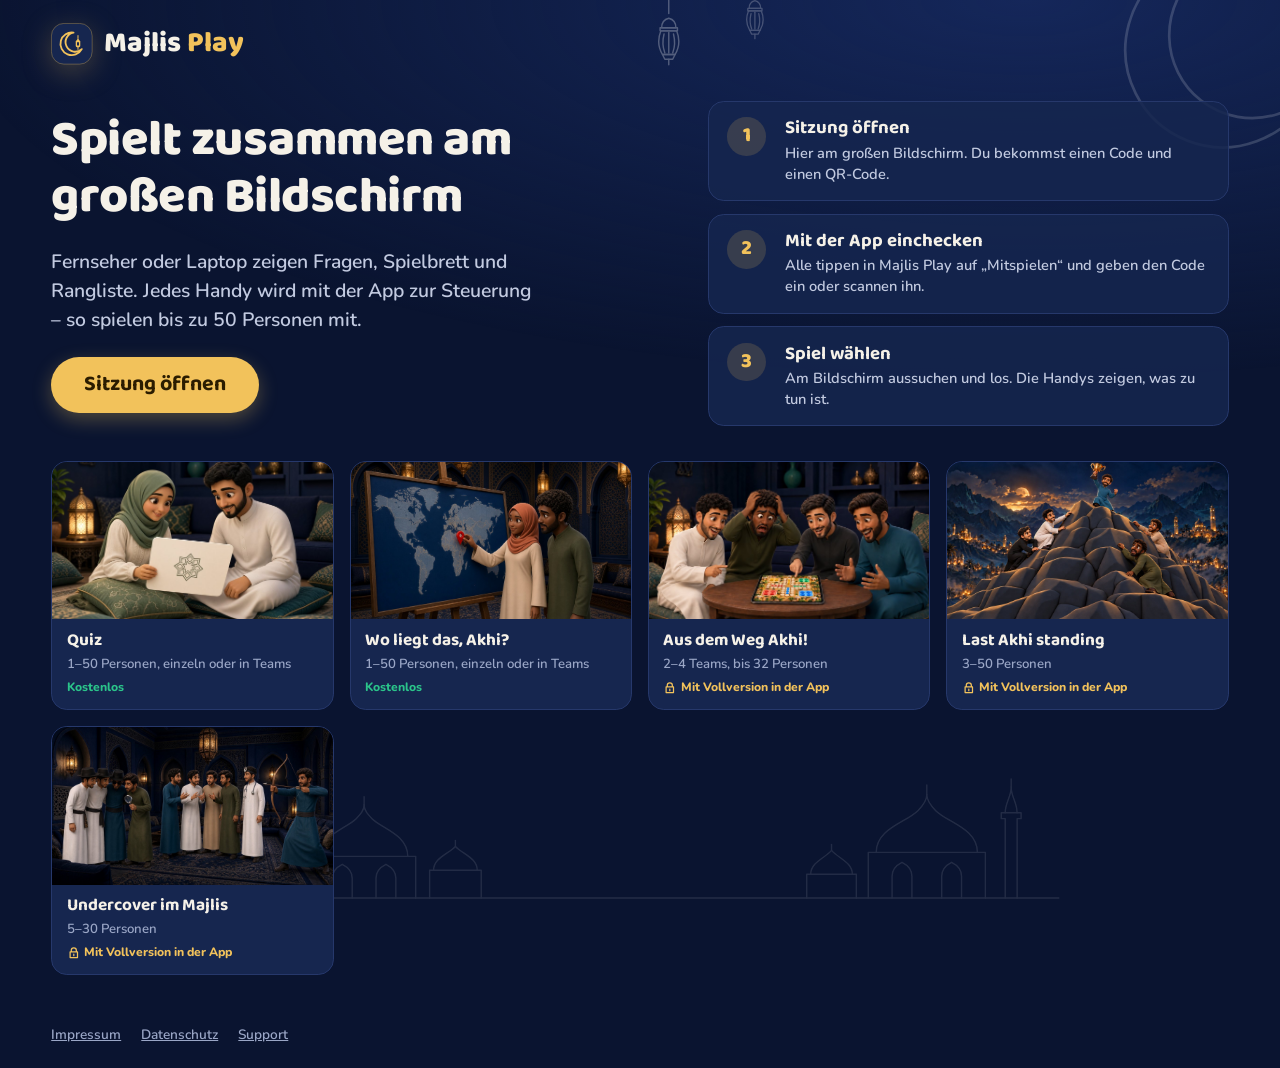
==== remote/index.html @ 6aa3189e "Webseite aus 46040d8" ====
<!doctype html>
<html lang="de">
<head>
<meta charset="utf-8">
<meta name="viewport" content="width=device-width, initial-scale=1, viewport-fit=cover">
<meta name="theme-color" content="#0A1430">
<meta name="robots" content="noindex">
<title>Remote-Spiel – Majlis Play</title>
<meta name="description" content="Majlis Play auf dem großen Bildschirm: Sitzung öffnen, mit der App einchecken, gemeinsam spielen.">
<style>@font-face{font-family:'Nunito';font-weight:600;font-style:normal;font-display:swap;src:url('fonts/Nunito_600SemiBold.woff') format('woff')}
@font-face{font-family:'Nunito';font-weight:700;font-style:normal;font-display:swap;src:url('fonts/Nunito_700Bold.woff') format('woff')}
@font-face{font-family:'Nunito';font-weight:800;font-style:normal;font-display:swap;src:url('fonts/Nunito_800ExtraBold.woff') format('woff')}
@font-face{font-family:'Baloo Bhaijaan 2';font-weight:700;font-style:normal;font-display:swap;src:url('fonts/BalooBhaijaan2_700Bold.woff') format('woff')}
@font-face{font-family:'Baloo Bhaijaan 2';font-weight:800;font-style:normal;font-display:swap;src:url('fonts/BalooBhaijaan2_800ExtraBold.woff') format('woff')}</style>
<link rel="stylesheet" href="./main-2E3L5FLX.css">
</head>
<body>
<div id="root"></div>
<noscript><p style="color:#FBF5E9;font-family:system-ui;padding:24px">Für das Remote-Spiel wird JavaScript benötigt.</p></noscript>
<script type="module" src="./main-6XZWUSEZ.js"></script>
</body>
</html>
---- remote/main-2E3L5FLX.css ----
:root{color-scheme:dark;--night: #0a1430;--night-900: #070e24;--night-850: #0d1838;--night-800: #0e1b3f;--surface: #16264f;--raised: #1c2f61;--border: #26386b;--border-strong: #3c4f86;--text: #f5f1e8;--text-2: #c2cae0;--muted: #9aa6c6;--gold: #f2c25b;--gold-600: #ddaa43;--gold-ink: #2b1c00;--gold-text: #8a6417;--gold-100: #f6ebd2;--ivory: #fbf5e9;--ivory-pressed: #f1e8d6;--paper-border: #e2dacb;--ink: #1a2236;--ink-muted: #5e677d;--ornament: #c9952e;--emerald: #2bc48a;--emerald-300: #7fe0b8;--success-surface: #0f3340;--coral: #f2846a;--coral-500: #e26a4e;--coral-300: #f8b7a6;--coral-ink: #2a0d05;--sky: #5ab0f7;--sky-300: #a9d3fb;--amber: #f5a524;--amber-300: #ffcb70;--warning-surface: #3a2c10;--royal: #24407f;--royal-pressed: #1c3367;--focus: #a9d3fb;--display: "Baloo Bhaijaan 2", "Nunito", system-ui, sans-serif;--body: "Nunito", system-ui, -apple-system, "Segoe UI", Roboto, sans-serif;--r-sm: .55rem;--r-md: .8rem;--r-lg: 1.1rem;--r-xl: 1.6rem;--shadow-raised: 0 .6rem 1.4rem rgba(0, 0, 0, .32);--shadow-float: 0 1rem 2.4rem rgba(0, 0, 0, .4);--glow: 0 .45rem 1.3rem rgba(242, 194, 91, .3)}*,*:before,*:after{box-sizing:border-box}html{font-size:clamp(13px,min(1.12vw,2vh),30px);-webkit-text-size-adjust:100%;background:var(--night)}body{margin:0;min-height:100vh;min-height:100dvh;background:var(--night);color:var(--text);font:600 1rem/1.45 var(--body);-webkit-font-smoothing:antialiased;overflow-x:hidden}h1,h2,h3,p,ol,ul,figure{margin:0}ol,ul{padding:0;list-style:none}button{font:inherit;color:inherit}img{display:block;max-width:100%}a{color:var(--gold)}:focus-visible{outline:.2rem solid var(--focus);outline-offset:.2rem}.icon{width:1.25em;height:1.25em;flex:none}.btn{display:inline-flex;align-items:center;justify-content:center;gap:.55rem;min-height:3rem;padding:.55rem 1.45rem;border:0;border-radius:999px;font:700 1.15rem/1.35 var(--display);cursor:pointer;transition:background-color .14s ease,transform .14s ease;white-space:nowrap}.btn:active:not(:disabled){transform:translateY(.08rem) scale(.98)}.btn--primary{background:var(--gold);color:var(--gold-ink);box-shadow:var(--glow)}.btn--primary:hover:not(:disabled){background:var(--gold-600)}.btn--secondary{background:var(--royal);color:var(--text)}.btn--secondary:hover:not(:disabled){background:var(--royal-pressed)}.btn--ghost{background:transparent;color:var(--text-2);box-shadow:inset 0 0 0 .1rem var(--border)}.btn--ghost:hover:not(:disabled){background:#ffffff0f;color:var(--text)}.btn--danger{background:var(--coral-500);color:var(--coral-ink)}.btn--lg{min-height:3.9rem;padding:.7rem 2.3rem;font-size:1.5rem}.btn--sm{min-height:2.5rem;padding:.35rem 1.05rem;font-size:1rem}.btn:disabled{opacity:.45;cursor:not-allowed;box-shadow:none}.icon-btn{display:inline-grid;place-items:center;width:2.8rem;height:2.8rem;border:0;border-radius:50%;background:#ffffff0f;color:var(--text-2);cursor:pointer;transition:background-color .14s ease}.icon-btn:hover{background:#ffffff1f;color:var(--text)}.icon-btn .icon{width:1.35rem;height:1.35rem}.link-btn{border:0;background:none;padding:.2rem .3rem;color:var(--sky-300);font:700 .95rem/1.3 var(--body);text-decoration:underline;text-underline-offset:.2em;cursor:pointer}.segmented{display:inline-flex;flex-wrap:wrap;gap:.45rem}.segmented__option{display:inline-grid;justify-items:center;align-content:center;gap:.05rem;min-height:2.8rem;padding:.45rem 1.1rem;border:.1rem solid var(--border-strong);border-radius:var(--r-md);background:var(--night-850);color:var(--text);font:800 1.02rem/1.25 var(--body);cursor:pointer}.segmented__option small{color:var(--muted);font-size:.78rem;font-weight:700}.segmented__option.is-on{border-color:var(--gold);background:var(--gold);color:var(--gold-ink)}.segmented__option.is-on small{color:var(--gold-ink);opacity:.8}.chip-toggle{display:inline-flex;align-items:center;gap:.35rem;min-height:2.5rem;padding:.3rem .95rem;border:.1rem solid var(--border-strong);border-radius:999px;background:transparent;color:var(--text-2);font:800 .98rem/1.2 var(--body);cursor:pointer}.chip-toggle small{margin-left:.4rem;color:var(--muted);font-weight:700;font-size:.8rem}.chip-toggle .icon{width:1rem;height:1rem}.chip-toggle.is-on{border-color:var(--gold);background:#f2c25b29;color:var(--gold)}.chip-toggle.is-on small{color:var(--gold);opacity:.8}.chip-toggle:disabled{opacity:.4;cursor:not-allowed}.switch{display:inline-flex;align-items:flex-start;gap:.8rem;border:0;background:none;padding:.2rem 0;text-align:left;cursor:pointer}.switch__track{position:relative;flex:none;width:3.1rem;height:1.75rem;margin-top:.05rem;border-radius:999px;background:var(--border);transition:background-color .14s ease}.switch__thumb{position:absolute;top:.2rem;left:.2rem;width:1.35rem;height:1.35rem;border-radius:50%;background:var(--text);transition:transform .14s ease}.switch.is-on .switch__track{background:var(--gold)}.switch.is-on .switch__thumb{transform:translate(1.35rem);background:var(--gold-ink)}.switch__text{display:grid;font:800 1.02rem/1.3 var(--body)}.switch__text small{color:var(--muted);font-weight:700;font-size:.85rem}.dialog{width:min(46rem,calc(100vw - 2rem));max-height:calc(100dvh - 2rem);padding:0;border:.1rem solid var(--border);border-radius:var(--r-xl);background:var(--surface);color:var(--text);box-shadow:var(--shadow-float)}.dialog[open]{display:flex;flex-direction:column}.dialog--wide{width:min(64rem,calc(100vw - 2rem))}.dialog::backdrop{background:#050a1ad6}.dialog__head{display:flex;align-items:center;justify-content:space-between;gap:1rem;padding:1.2rem 1.4rem .4rem 1.8rem}.dialog__head h2{font:800 1.75rem/1.4 var(--display)}.dialog__body{padding:.6rem 1.8rem 1.2rem;overflow-y:auto;font-size:1.1rem;color:var(--text-2)}.dialog__foot{display:flex;flex-wrap:wrap;align-items:center;justify-content:flex-end;gap:.75rem;padding:1rem 1.8rem 1.4rem;border-top:.1rem solid var(--border)}.dialog__spacer{flex:1}.notice{padding:.75rem 1rem;border-radius:var(--r-md);border:.1rem solid;font:700 1rem/1.4 var(--body)}.notice small{display:block;margin-top:.2rem;opacity:.75;font-size:.82rem;word-break:break-word}.notice--warning{background:var(--warning-surface);border-color:var(--amber);color:var(--amber-300)}.notice--info{background:#24407f73;border-color:var(--border-strong);color:var(--sky-300)}.brand{display:inline-flex;align-items:center;gap:.4em;color:var(--text);font:800 1.5rem/1 var(--display);white-space:nowrap}.brand--md{font-size:2rem}.brand--lg{font-size:3rem}.brand__mark{width:1.45em;height:1.45em;filter:drop-shadow(0 .25em .5em rgba(242,194,91,.25))}.brand__word{padding-top:.12em}.brand__play{color:var(--gold)}.backdrop{position:fixed;inset:0;z-index:0;overflow:hidden;pointer-events:none;background:radial-gradient(120% 60% at 80% 0%,#15275a,#15275a00 70%)}.backdrop--game{background:radial-gradient(110% 55% at 50% 0%,#17295c,#17295c00 70%)}.backdrop__crescent{position:absolute;top:-5rem;right:-4.5rem;width:17rem;height:17rem;color:#fff;opacity:.16}.backdrop--game .backdrop__crescent{width:13rem;height:13rem;top:-5.5rem;opacity:.1}.backdrop__lantern{position:absolute;top:-.5rem;color:#fff}.backdrop__lantern--a{left:51%;width:2.2rem;height:5.5rem;opacity:.28}.backdrop__lantern--b{left:58%;top:-1.4rem;width:1.8rem;height:4.5rem;opacity:.22}.backdrop__skyline{position:absolute;left:0;right:0;bottom:0;width:100%;height:9rem;color:#fff;opacity:.1}.backdrop--game .backdrop__skyline{opacity:.06}.landing{position:relative;display:grid;grid-template-rows:auto 1fr auto;min-height:100vh;min-height:100dvh;padding:0 clamp(1rem,4vw,4rem)}.landing>:not(.backdrop){position:relative;z-index:1}.landing__head{padding:1.6rem 0 .6rem}.landing__home{display:inline-block;text-decoration:none;border-radius:var(--r-md)}.landing__main{display:grid;grid-template-columns:minmax(0,1.15fr) minmax(0,1fr);grid-template-areas:"hero steps" "games games";align-content:center;gap:2.4rem 4rem;width:100%;max-width:84rem;margin:0 auto;padding:1.5rem 0 2.5rem}.landing__hero{grid-area:hero;align-self:center;display:grid;gap:1.2rem;justify-items:start}.landing__hero h1{max-width:19ch;font:800 3.5rem/1.15 var(--display);letter-spacing:-.01em}.landing__lead{max-width:34rem;color:var(--text-2);font:600 1.35rem/1.5 var(--body)}.landing__cta{display:grid;gap:.8rem;justify-items:start;margin-top:.4rem}.landing__error{max-width:34rem}.landing__phone-hint{display:none}.landing__local{max-width:34rem}.landing__steps{grid-area:steps;align-self:center;display:grid;gap:.9rem;counter-reset:step}.landing__steps li{counter-increment:step;display:grid;grid-template-columns:3rem 1fr;column-gap:1rem;align-items:start;padding:1.05rem 1.3rem;border:.1rem solid var(--border);border-radius:var(--r-lg);background:#16264fd9}.landing__steps li:before{content:counter(step);grid-row:span 2;display:grid;place-items:center;width:2.7rem;height:2.7rem;border-radius:50%;background:#f2c25b29;color:var(--gold);font:800 1.45rem/1 var(--display);padding-top:.15rem}.landing__steps strong{font:700 1.3rem/1.35 var(--display)}.landing__steps span{color:var(--text-2);font-size:1.02rem}.landing__games{grid-area:games;display:grid;grid-template-columns:repeat(4,minmax(0,1fr));gap:1.1rem}.landing__game{overflow:hidden;border:.1rem solid var(--border);border-radius:var(--r-lg);background:var(--surface)}.landing__game img{width:100%;aspect-ratio:16 / 9;object-fit:cover}.landing__game figcaption{display:grid;gap:.1rem;padding:.75rem 1rem .95rem}.landing__game strong{font:700 1.2rem/1.35 var(--display)}.landing__game span{color:var(--muted);font-size:.92rem}.landing__game .landing__premium{display:inline-flex;align-items:center;gap:.3rem;margin-top:.3rem;color:var(--gold);font:800 .85rem/1.3 var(--body)}.landing__game .landing__premium--free{color:var(--emerald)}.landing__premium .icon{width:.95rem;height:.95rem}.landing__foot{padding:1rem 0 1.6rem}.landing__foot nav{display:flex;flex-wrap:wrap;gap:.4rem 1.4rem;font-size:.95rem}.landing__foot a{color:var(--muted)}.stage{position:relative;display:grid;grid-template-rows:auto minmax(0,1fr);min-height:100vh;min-height:100dvh}.stage--game{grid-template-rows:auto minmax(0,1fr) auto;height:100vh;height:100dvh;overflow:hidden}.stage>:not(.backdrop){position:relative;z-index:1}.bar{display:flex;align-items:center;gap:1.2rem;min-height:4.4rem;padding:.7rem 1.4rem .7rem 1.8rem}.bar__middle{flex:1;display:flex;align-items:center;gap:1rem;min-width:0}.bar__title{display:inline-flex;align-items:baseline;gap:.8rem;padding-left:1.2rem;border-left:.1rem solid var(--border);font:700 1.4rem/1.3 var(--display);white-space:nowrap}.bar__progress{color:var(--text-2);font:800 1.05rem/1.3 var(--body)}.bar__status{display:flex;align-items:center;gap:.6rem}.bar__chip{display:inline-flex;align-items:center;gap:.45rem;padding:.35rem .9rem;border-radius:999px;background:#ffffff12;color:var(--text-2);font:800 1.02rem/1.2 var(--body)}.bar__chip--warn{background:var(--warning-surface);color:var(--amber-300)}.bar__actions{display:flex;gap:.4rem}.status{display:grid;grid-template-columns:auto minmax(0,1fr) auto;align-items:center;gap:1.4rem;min-height:5.6rem;padding:.6rem 1.8rem 1.1rem}.status__middle{display:flex;justify-content:center;min-width:0}.status__actions{display:flex;flex-wrap:wrap;justify-content:flex-end;align-items:center;gap:.7rem}.status__actions .notice{padding:.4rem .8rem;font-size:.9rem}.join-hint{display:flex;align-items:center;gap:.75rem;padding:.4rem .9rem .4rem .4rem;border-radius:var(--r-md);background:#0d1838d9;border:.1rem solid var(--border)}.join-hint__qr{width:3.6rem;height:3.6rem;border-radius:.35rem}.join-hint__text{display:grid;line-height:1.15}.join-hint__text span{color:var(--muted);font:800 .85rem/1.2 var(--body)}.join-hint__text strong{font:800 1.55rem/1.3 var(--display);letter-spacing:.06em}.section-head{display:flex;align-items:center;justify-content:space-between;gap:1rem;margin-bottom:.9rem}.section-head h2,.section-title{font:700 1.55rem/1.35 var(--display)}.section-title{margin-bottom:.8rem}.avatar{--ring: transparent;position:relative;display:inline-block;flex:none;width:2.4rem;height:2.4rem;border-radius:50%;background:var(--raised);box-shadow:0 0 0 .16rem var(--ring)}.avatar img{width:100%;height:100%;border-radius:50%;object-fit:cover}.avatar--dim img{filter:grayscale(.85) brightness(.65)}.lobby{display:grid;grid-template-columns:minmax(20rem,25rem) minmax(0,1fr);grid-template-rows:minmax(0,1fr) auto;grid-template-areas:"join people" "join games";gap:1.6rem 2.2rem;padding:.4rem 1.8rem 1.8rem;min-height:0}.join{grid-area:join;position:relative;align-self:center;display:grid;justify-items:center;gap:1rem;padding:1.8rem 1.8rem 2.6rem;overflow:hidden;border-radius:var(--r-xl);background:var(--ivory);color:var(--ink);box-shadow:var(--shadow-float);text-align:center}.join__title{color:var(--ink-muted);font:800 1.15rem/1.3 var(--body)}.join__code{font:800 4.6rem/1.15 var(--display);letter-spacing:.08em;white-space:nowrap;padding-top:.2rem}.join__qr{width:15rem;height:15rem;border-radius:var(--r-md);box-shadow:0 0 0 .12rem var(--paper-border)}.join__steps{display:grid;gap:.35rem;counter-reset:join;text-align:left;font:700 1.02rem/1.35 var(--body)}.join__steps li{counter-increment:join;display:grid;grid-template-columns:1.7rem 1fr;gap:.5rem;align-items:start}.join__steps li:before{content:counter(join);display:grid;place-items:center;width:1.55rem;height:1.55rem;border-radius:50%;background:var(--gold-100);color:var(--gold-text);font:800 .95rem/1 var(--display);padding-top:.1rem}.join__ornament{position:absolute;left:0;right:0;bottom:-1.2rem;width:100%;height:5rem;color:var(--ornament);opacity:.2}.lobby__people{grid-area:people;min-height:0;overflow-y:auto;padding:.2rem}.lobby__empty{max-width:36rem;padding:2.4rem 0;color:var(--muted);font-size:1.25rem}.players{--tile: 7.2rem;display:grid;grid-template-columns:repeat(auto-fill,minmax(var(--tile),1fr));gap:1rem .6rem}.players--md{--tile: 5.8rem}.players--sm{--tile: 4.7rem}.player{position:relative;display:grid;justify-items:center;gap:.3rem;animation:player-in .42s cubic-bezier(.2,1.4,.4,1) both}.player__face{position:relative;padding:0;border:0;background:none;border-radius:50%;cursor:pointer}.player .avatar{width:calc(var(--tile) * .72);height:calc(var(--tile) * .72);box-shadow:0 0 0 .18rem var(--ring),var(--shadow-raised)}.player__badge{position:absolute;right:-.1rem;bottom:-.1rem;display:grid;place-items:center;width:1.7rem;height:1.7rem;border-radius:50%;background:var(--warning-surface);color:var(--amber-300);box-shadow:0 0 0 .15rem var(--night)}.player__badge .icon{width:1rem;height:1rem}.player__name{max-width:100%;overflow:hidden;text-overflow:ellipsis;white-space:nowrap;font:800 1.02rem/1.3 var(--body)}.players--sm .player__name{font-size:.86rem}.player--offline .player__name{color:var(--muted)}.player__kick{position:absolute;top:calc(var(--tile) * .72 - 1rem);z-index:2;padding:.3rem .8rem;border:0;border-radius:999px;background:var(--coral-500);color:var(--coral-ink);font:800 .9rem/1.2 var(--body);cursor:pointer;box-shadow:var(--shadow-raised)}@keyframes player-in{0%{opacity:0;transform:scale(.6) translateY(.6rem)}}.lobby__games{grid-area:games}.games{display:grid;grid-template-columns:repeat(4,minmax(0,1fr));gap:1.1rem}.game-card{display:grid;grid-template-rows:auto 1fr;overflow:hidden;padding:0;border:.12rem solid var(--border);border-radius:var(--r-lg);background:var(--surface);text-align:left;cursor:pointer;transition:border-color .14s ease,transform .14s ease}.game-card:hover:not(:disabled){border-color:var(--gold);transform:translateY(-.15rem)}.game-card__image{width:100%;aspect-ratio:16 / 9;object-fit:cover}.game-card__body{display:grid;align-content:start;gap:.15rem;padding:.7rem .95rem .9rem}.game-card__title{font:700 1.3rem/1.3 var(--display)}.game-card__players{color:var(--text-2);font-size:.92rem;line-height:1.3}.game-card__reason{justify-self:start;margin-top:.35rem;padding:.15rem .6rem;border-radius:999px;background:#ffffff14;color:var(--text-2);font:800 .85rem/1.3 var(--body)}.game-card:disabled{cursor:not-allowed}.game-card:disabled .game-card__image{filter:grayscale(.7) brightness(.55)}.game-card:disabled .game-card__title{color:var(--text-2)}.sr-only{position:absolute;width:1px;height:1px;margin:-1px;padding:0;overflow:hidden;clip:rect(0,0,0,0);white-space:nowrap;border:0}.section-head--games{flex-wrap:wrap;margin-bottom:.8rem}.lobby__access{display:inline-flex;align-items:center;gap:.45rem;color:var(--muted);font:700 .98rem/1.35 var(--body)}.lobby__access .icon{flex:none;width:1.1rem;height:1.1rem;color:var(--gold);opacity:.8}.lobby__access--open{padding:.3rem .9rem .3rem .7rem;border-radius:999px;background:#f2c25b29;color:var(--gold)}.lobby__access--open .icon{opacity:1}.game-card{position:relative}.game-card__lock{position:absolute;top:.6rem;left:.6rem;display:inline-flex;align-items:center;gap:.3rem;padding:.25rem .7rem .25rem .5rem;border:.1rem solid rgba(242,194,91,.65);border-radius:999px;background:#0a1430d9;color:var(--gold);font:800 .85rem/1.2 var(--body)}.game-card__lock .icon{width:1rem;height:1rem}.game-card--locked .game-card__image{filter:brightness(.7) saturate(.85)}.game-card--locked .game-card__title{color:var(--text-2)}.player__premium{position:absolute;top:-.1rem;right:-.1rem;display:grid;place-items:center;width:1.7rem;height:1.7rem;border-radius:50%;background:var(--gold);color:var(--gold-ink);box-shadow:0 0 0 .15rem var(--night)}.player__premium .icon{width:1rem;height:1rem}.chip-toggle--locked{border-style:dashed;color:var(--muted);cursor:default}.chip-toggle--locked .icon{color:var(--gold);opacity:.75}.setup__access{display:flex;align-items:flex-start;gap:.5rem;margin-left:10.5rem;color:var(--muted);font:700 .95rem/1.4 var(--body)}.setup__access .icon{flex:none;width:1.1rem;height:1.1rem;margin-top:.1rem;color:var(--gold);opacity:.8}.setup__access--open{color:var(--gold)}.setup__access--open .icon{opacity:1}.unlock-info{display:grid;gap:.8rem;max-width:46ch;color:var(--text-2);font:600 1.05rem/1.5 var(--body)}.setup{display:grid;gap:1.1rem}.setup__row{display:grid;grid-template-columns:9.5rem minmax(0,1fr);align-items:center;gap:1rem}.setup__row--top{align-items:start}.setup__row--top .setup__label{padding-top:.45rem}.setup__label{color:var(--text);font:800 1.02rem/1.3 var(--body)}.setup__chips{display:flex;flex-wrap:wrap;gap:.5rem}.setup__quick{display:inline-flex;align-items:center;gap:.2rem;margin-left:.3rem}.setup__summary{padding-top:.6rem;border-top:.1rem solid var(--border);color:var(--text-2);font:700 1rem/1.4 var(--body)}.teams{display:grid;grid-template-rows:auto minmax(0,1fr) auto;gap:1.4rem;padding:.6rem 1.8rem 7.5rem;min-height:0}.teams__intro h1{font:800 2.4rem/1.3 var(--display)}.teams__intro p{color:var(--text-2);font-size:1.15rem}.teams__columns{display:grid;grid-template-columns:repeat(var(--cols),minmax(0,1fr));gap:1.1rem;min-height:0}.team-col{display:grid;grid-template-rows:auto minmax(0,1fr);overflow:hidden;border-radius:var(--r-lg);background:var(--surface);border-top:.45rem solid var(--team)}.team-col__head{display:flex;align-items:baseline;justify-content:space-between;gap:.6rem;padding:.8rem 1.1rem .5rem}.team-col__name{font:700 1.4rem/1.3 var(--display);color:var(--team)}.team-col__count{color:var(--muted);font:800 .9rem/1.2 var(--body)}.team-col__list{display:grid;align-content:start;gap:.2rem;padding:.2rem .6rem .9rem;overflow-y:auto}.team-col__empty{padding:.6rem .5rem;color:var(--muted)}.team-member{display:flex;align-items:center;gap:.7rem;width:100%;padding:.35rem .5rem;border:0;border-radius:var(--r-md);background:none;text-align:left;font:800 1.08rem/1.3 var(--body);cursor:pointer}.team-member:hover{background:#ffffff0f}.team-member .avatar{width:2.5rem;height:2.5rem}.teams__actions{display:flex;flex-wrap:wrap;align-items:center;justify-content:flex-end;gap:.8rem}.teams__actions .notice{margin-right:auto}.stage>.join-hint{position:absolute;left:1.8rem;bottom:1.6rem}.quiz{position:relative;display:grid;min-height:0;padding:.2rem 2.2rem 0}.team-strip{display:flex;flex-wrap:nowrap;gap:.5rem;margin-left:auto;min-width:0;overflow:hidden}.team-strip li{display:inline-flex;align-items:center;gap:.4rem;padding:.25rem .75rem;border-radius:999px;background:#ffffff12;font:800 .98rem/1.3 var(--body)}.team-strip__dot{width:.75rem;height:.75rem;border-radius:50%;background:var(--team)}.team-strip strong{font:800 1.05rem/1.2 var(--display);padding-top:.1rem}.meta-chips{display:inline-flex;flex-wrap:wrap;align-items:center;gap:.5rem}.meta-chip{padding:.25rem .9rem;border-radius:999px;background:#f2c25b29;color:var(--gold);font:800 1.05rem/1.3 var(--body)}.meta-chip--quiet{background:#ffffff14;color:var(--text-2)}.quiz-intro{align-self:center;justify-self:center;display:grid;justify-items:center;gap:.6rem;width:min(40rem,100%);text-align:center;animation:intro-in .42s cubic-bezier(.2,1.2,.4,1) both}.quiz-intro__count{font:800 6.4rem/1.1 var(--display);color:var(--gold)}.quiz-intro__of{margin-top:-.6rem;color:var(--text-2);font:700 1.6rem/1.3 var(--display)}.quiz-intro .meta-chips{margin-top:.8rem}.quiz-intro__bar{width:100%;margin-top:1.6rem}@keyframes intro-in{0%{opacity:0;transform:scale(.92)}}.quiz-q{display:grid;align-content:center;gap:1.1rem;min-height:0}.quiz-q__head{display:flex;align-items:center;justify-content:space-between;gap:1rem;min-height:5.6rem}.quiz-q--reveal .quiz-q__head{min-height:2.6rem}.quiz-q__stat{color:var(--text-2);font:800 1.3rem/1.3 var(--body)}.question-card{--prompt: 3.1rem;position:relative;overflow:hidden;padding:1.9rem 2.4rem 2.6rem;border-radius:var(--r-xl);background:var(--ivory);color:var(--ink);box-shadow:var(--shadow-float)}.question-card--lg{--prompt: 2.65rem}.question-card--md{--prompt: 2.25rem}.question-card--sm{--prompt: 1.95rem}.question-card__prompt{position:relative;z-index:1;max-width:62ch;font:800 var(--prompt) / 1.25 var(--body);text-wrap:balance}.quiz-q--reveal .question-card{padding:1.1rem 1.8rem 1.5rem}.quiz-q--reveal .question-card__prompt{font-size:calc(var(--prompt) * .66)}.question-card__ornament{position:absolute;left:0;right:0;bottom:-1.3rem;width:100%;height:5.5rem;color:var(--ornament);opacity:.2}.answers{--answer-size: 1.75rem;display:grid;grid-template-columns:repeat(2,minmax(0,1fr));gap:1rem}.answers--md{--answer-size: 1.45rem}.answers--sm{--answer-size: 1.2rem}.answer{--answer: var(--coral);--share: 0;position:relative;display:flex;align-items:center;gap:1.1rem;min-height:6.2rem;padding:.9rem 1.4rem .9rem 1.1rem;overflow:hidden;border-radius:var(--r-lg);background:var(--answer);color:var(--night);box-shadow:inset 0 -.32rem #0a143033,var(--shadow-raised);transition:background-color .38s ease,opacity .38s ease,transform .38s ease}.answer__shape{flex:none;width:2.7rem;height:2.7rem;opacity:.85}.answer__text{flex:1;font:800 var(--answer-size) / 1.22 var(--body)}.answer__votes{display:inline-flex;align-items:center;gap:.4rem;font:800 2.1rem/1.2 var(--display)}.answer__check{width:2.1rem;height:2.1rem}.answer__bar{position:absolute;left:0;bottom:0;height:.55rem;width:calc(var(--share) * 100%);background:#0a14306b;transition:width .7s cubic-bezier(.2,.8,.2,1)}.answer--correct{box-shadow:0 0 0 .3rem var(--ivory),0 0 2.2rem .4rem #f2c25b73;transform:scale(1.015)}.answer--wrong{background:color-mix(in srgb,var(--answer) 22%,var(--surface));color:var(--text-2);box-shadow:none}.answer--wrong .answer__shape{color:var(--answer)}.answer--wrong .answer__bar{background:var(--answer);opacity:.8}.quiz-q--reveal .answer{min-height:4.6rem}.quiz-q--reveal .answer__text{font-size:calc(var(--answer-size) * .86)}.explain{position:relative;align-self:start;display:grid;gap:.6rem;padding:1.1rem 1.6rem 1.2rem;overflow:hidden;border:.1rem solid rgba(43,196,138,.35);border-radius:var(--r-lg);background:#12234a}.explain__text{max-width:80ch;color:#dde3f0;font:600 1.3rem/1.45 var(--body);display:-webkit-box;-webkit-line-clamp:4;-webkit-box-orient:vertical;overflow:hidden}.explain__meta{display:flex;flex-wrap:wrap;align-items:center;gap:.6rem 2rem;color:var(--muted);font:700 1.02rem/1.3 var(--body)}.explain__fastest{display:inline-flex;align-items:center;gap:.55rem;color:var(--text-2)}.explain__fastest strong{color:var(--text)}.explain__fastest .avatar{width:2.2rem;height:2.2rem}.explain__bar{position:absolute;left:0;right:0;bottom:0;height:.3rem;border-radius:0}.ring{position:relative;flex:none;width:5.6rem;height:5.6rem}.ring svg{width:100%;height:100%;transform:rotate(-90deg)}.ring__track{fill:#0d1838d9;stroke:var(--border);stroke-width:8}.ring__fill{fill:none;stroke:var(--gold);stroke-width:8;stroke-linecap:round}.ring__value{position:absolute;inset:0;display:grid;place-items:center;padding-top:.2rem;font:800 2.3rem/1 var(--display)}.ring__value .icon{width:1.8rem;height:1.8rem}.ring--low .ring__fill{stroke:var(--coral)}.ring--low .ring__value{color:var(--coral-300)}.timebar{height:.45rem;overflow:hidden;border-radius:999px;background:#ffffff1a}.timebar__fill{height:100%;background:var(--gold);transform-origin:left center}.answered{display:flex;align-items:center;gap:1rem;min-width:0}.answered__faces{display:flex;align-items:center}.answered__faces .avatar{width:2.6rem;height:2.6rem;margin-left:-.55rem;box-shadow:0 0 0 .16rem var(--night);animation:player-in .32s cubic-bezier(.2,1.4,.4,1) both}.answered__faces .avatar:first-child{margin-left:0}.answered__more{margin-left:.5rem;color:var(--text-2);font:800 1rem/1 var(--body)}.answered__text{color:var(--text-2);font:700 1.25rem/1.3 var(--body);white-space:nowrap}.answered__text strong{color:var(--text);font:800 1.6rem/1 var(--display)}.scores{position:relative;display:grid;grid-template-rows:auto minmax(0,1fr) auto;gap:1.2rem;width:min(64rem,100%);justify-self:center;min-height:0;padding-top:.4rem}.scores__head{display:flex;align-items:baseline;gap:1rem}.scores__head h1{font:800 2.6rem/1.3 var(--display)}.scores__head p{color:var(--text-2);font:700 1.2rem/1.3 var(--body)}.scores__body{min-height:0;display:grid;align-content:start;gap:1.4rem}.scores__body--teams{grid-template-columns:minmax(0,1.3fr) minmax(0,1fr);align-items:start}.scores__bar{margin-bottom:.6rem}.board{display:grid;gap:.45rem}.board__caption{margin-bottom:.2rem;color:var(--text-2);font:700 1.2rem/1.3 var(--display)}.board__row{display:grid;grid-template-columns:2.6rem 1.8rem 2.9rem minmax(0,1fr) 6.5rem 7.5rem;align-items:center;gap:.8rem;min-height:3.7rem;padding:.35rem 1.2rem .35rem .9rem;border-radius:var(--r-md);background:var(--surface);animation:row-in .38s ease both}.board__row:nth-child(2){animation-delay:40ms}.board__row:nth-child(3){animation-delay:80ms}.board__row:nth-child(4){animation-delay:.12s}.board__row:nth-child(n+5){animation-delay:.16s}.board__row--first{background:linear-gradient(90deg,#f2c25b38,#f2c25b0f),var(--surface);box-shadow:inset 0 0 0 .12rem #f2c25b80}.board__rank{font:800 1.6rem/1 var(--display);text-align:center;padding-top:.15rem}.board__row .avatar{width:2.9rem;height:2.9rem}.board__name{overflow:hidden;text-overflow:ellipsis;white-space:nowrap;font:800 1.35rem/1.3 var(--body)}.board__gain{color:var(--emerald-300);font:800 1.15rem/1 var(--body);text-align:right}.board__score{font:800 1.6rem/1 var(--display);text-align:right;padding-top:.15rem}.board__more{padding:.3rem 1rem;color:var(--muted);font:700 1.05rem/1.3 var(--body)}.scores__body--teams .board__row{grid-template-columns:1.8rem 1.6rem 2.5rem minmax(0,1fr) auto 4.6rem;gap:.6rem;min-height:3.2rem}.scores__body--teams .board__row .avatar{width:2.5rem;height:2.5rem}.scores__body--teams .board__name{font-size:1.15rem}@keyframes row-in{0%{opacity:0;transform:translateY(.6rem)}}.move{display:grid;place-items:center;width:1.6rem;height:1.6rem;border-radius:50%}.move .icon{width:1.1rem;height:1.1rem}.move--up{background:#2bc48a2e;color:var(--emerald-300)}.move--down{background:#f2846a29;color:var(--coral-300)}.team-bars{display:grid;gap:.7rem}.team-bar{display:grid;grid-template-columns:2.4rem minmax(0,1fr) 5.2rem;align-items:center;gap:1rem;padding:.75rem 1.2rem .85rem .9rem;border-radius:var(--r-lg);background:var(--surface)}.team-bar__rank{font:800 1.8rem/1 var(--display);text-align:center;padding-top:.15rem}.team-bar__main{display:grid;gap:.45rem;min-width:0}.team-bar__label{display:flex;align-items:center;gap:.9rem;min-width:0}.team-bar__label strong{color:var(--team);font:700 1.4rem/1.3 var(--display);white-space:nowrap}.team-bar__faces{display:flex;overflow:hidden}.team-bar__faces .avatar{width:1.9rem;height:1.9rem;margin-left:-.4rem;box-shadow:0 0 0 .12rem var(--surface)}.team-bar__faces .avatar:first-child{margin-left:0}.team-bar__track{height:.85rem;overflow:hidden;border-radius:999px;background:#ffffff14}.team-bar__fill{display:block;height:100%;width:calc(var(--share) * 100%);border-radius:999px;background:var(--team);transition:width .7s cubic-bezier(.2,.8,.2,1)}.team-bar__score{font:800 1.8rem/1 var(--display);padding-top:.15rem;text-align:right}.podium,.team-podium{align-self:center;display:grid;justify-items:center;gap:1.4rem;width:min(70rem,100%);justify-self:center}.podium__title{font:800 3rem/1.3 var(--display);color:var(--gold);text-align:center}.podium__steps{display:grid;grid-template-columns:repeat(3,minmax(0,15rem));align-items:end;gap:1.4rem}.podium__step{display:grid;justify-items:center;gap:.3rem;animation:step-up .6s cubic-bezier(.2,1.1,.3,1) both}.podium__step--second{animation-delay:.25s}.podium__step--third{animation-delay:.45s}.podium__arch{position:relative;width:11rem;height:11rem}.podium__step--first .podium__arch{width:13.5rem;height:13.5rem}.podium__frame{position:absolute;inset:0;width:100%;height:100%}.podium .podium__avatar{position:absolute;left:18.5%;top:29.2%;width:63%;height:63%}.podium__name{max-width:100%;overflow:hidden;text-overflow:ellipsis;white-space:nowrap;font:800 1.5rem/1.3 var(--body)}.podium__score{color:var(--text-2);font:800 1.1rem/1.3 var(--body)}.podium__block{display:grid;place-items:center;width:100%;height:3.6rem;margin-top:.4rem;border-radius:var(--r-md) var(--r-md) 0 0;background:linear-gradient(180deg,var(--raised),var(--surface));color:var(--text-2);font:800 2.2rem/1 var(--display)}.podium__step--first .podium__block{height:5.6rem;background:linear-gradient(180deg,#f2c25b73,#f2c25b1f);color:var(--gold)}.podium__step--second .podium__block{height:4.4rem}.podium__step--empty{visibility:hidden}.podium__others{display:grid;grid-template-columns:repeat(3,minmax(0,1fr));gap:.35rem 2.2rem;width:min(56rem,100%)}.podium__others li{display:grid;grid-template-columns:2.4rem minmax(0,1fr) auto;gap:.5rem;padding:.3rem 0;border-bottom:.1rem solid var(--border);font:700 1.05rem/1.3 var(--body)}.podium__others-rank{color:var(--muted)}.podium__others-name{overflow:hidden;text-overflow:ellipsis;white-space:nowrap}.podium__others-score{font-family:var(--display);font-weight:800}@keyframes step-up{0%{opacity:0;transform:translateY(2rem)}}.team-podium__winner{display:grid;justify-items:center;gap:.6rem;padding:1.2rem 2rem;border-radius:var(--r-xl);background:color-mix(in srgb,var(--team) 14%,var(--surface));box-shadow:inset 0 0 0 .15rem var(--team)}.team-podium__faces{display:flex;flex-wrap:wrap;justify-content:center;gap:.5rem}.team-podium__faces .avatar{width:3.6rem;height:3.6rem}.team-podium__score{font:800 1.8rem/1.3 var(--display)}.team-podium .team-bars{width:min(52rem,100%)}.team-podium__best{display:inline-flex;align-items:center;gap:.6rem;color:var(--text-2);font:700 1.15rem/1.3 var(--body)}.team-podium__best .avatar{width:2.4rem;height:2.4rem}.pause-veil{position:absolute;inset:0;z-index:5;display:grid;place-content:center;justify-items:center;gap:.6rem;border-radius:var(--r-xl);background:#050a1acc;text-align:center}.pause-veil .icon{width:4rem;height:4rem;color:var(--gold)}.pause-veil span{font:800 3.4rem/1.2 var(--display)}.pause-veil small{color:var(--text-2);font:700 1.15rem/1.3 var(--body)}.setup__intro{max-width:62ch;color:var(--text-2);font:600 1.05rem/1.5 var(--body)}.bar__chip--gold{background:#f2c25b29;color:var(--gold)}.ko-reveal{gap:.8rem}.ko-reveal__headline{color:var(--text);font:700 1.35rem/1.4 var(--body)}.ko-reveal__headline strong{color:var(--gold)}.ko-people{display:grid;grid-template-columns:11rem minmax(0,1fr);align-items:center;gap:1rem}.ko-people__label{font:700 1.2rem/1.3 var(--display)}.ko-people--out .ko-people__label{color:var(--coral-300)}.ko-people--life .ko-people__label{color:var(--amber-300)}.ko-people__list{display:flex;flex-wrap:wrap;align-items:center;gap:.5rem 1rem}.ko-person{display:inline-flex;align-items:center;gap:.45rem;font:800 1.1rem/1.2 var(--body)}.ko-person .avatar{width:2.3rem;height:2.3rem}.ko-people--out .ko-person__name{color:var(--muted);text-decoration:line-through;text-decoration-thickness:.12rem}.ko-people__more{color:var(--text-2);font:800 1rem/1 var(--body)}.hearts{display:inline-flex;gap:.1rem;color:var(--coral)}.hearts svg{width:1rem;height:1rem}.final{display:inline-flex;align-items:center;gap:1.4rem;padding:.5rem 1.4rem;border-radius:999px;background:#0d1838d9;box-shadow:inset 0 0 0 .12rem #f2c25b80}.final__side{display:inline-flex;align-items:center;gap:.6rem}.final__side .avatar{width:2.8rem;height:2.8rem}.final__name{font:800 1.3rem/1.2 var(--body)}.final__dots{display:inline-flex;gap:.3rem}.final__dot{width:.9rem;height:.9rem;border-radius:50%;box-shadow:inset 0 0 0 .14rem var(--gold)}.final__dot.is-on{background:var(--gold)}.final__vs{color:var(--gold);font:800 1.2rem/1 var(--display);padding-top:.15rem}.ko-intro .final{margin-top:.6rem}.podium__steps--single{grid-template-columns:repeat(auto-fit,minmax(0,15rem));justify-content:center}.stage--night{background:linear-gradient(180deg,#050b1f,#0a1430 60%,#0d1838);transition:background .9s ease}.night--morning,.night--day,.night--vote,.night--verdict,.night--shot{background:linear-gradient(180deg,#2a2a55,#1c2f61 38%,#0e1b3f)}.night--finished{background:linear-gradient(180deg,#0e1b3f,#0a1430)}.night-main{position:relative;display:grid;align-content:center;min-height:0;padding:.4rem 2.2rem 0;overflow:hidden}.narration{display:grid;justify-items:center;gap:.8rem;max-width:54rem;margin:0 auto;text-align:center;animation:intro-in .52s cubic-bezier(.2,1.1,.4,1) both}.narration__icon{display:grid;place-items:center;width:5.4rem;height:5.4rem;border-radius:50%;background:#f2c25b24;color:var(--gold)}.narration__icon svg{width:3rem;height:3rem}.narration__title{font:800 3.2rem/1.25 var(--display)}.narration__text{max-width:46ch;color:var(--text-2);font:600 1.45rem/1.45 var(--body)}.narration__ring{margin-top:.6rem}.narration--moon .narration__title{color:var(--sky-300)}.lineup{display:flex;flex-wrap:wrap;justify-content:center;gap:.5rem;margin-top:.4rem}.lineup li{display:inline-flex;align-items:center;gap:.45rem;padding:.3rem .9rem;border-radius:999px;background:#0d1838d9;box-shadow:inset 0 0 0 .1rem var(--border);font:800 1.02rem/1.3 var(--body)}.lineup__dot{width:.75rem;height:.75rem;border-radius:50%;background:var(--role)}.night-roles,.night-day{display:grid;gap:2rem;align-content:center}.circle{--tile: 7.4rem;display:grid;grid-template-columns:repeat(auto-fill,minmax(var(--tile),1fr));justify-content:center;gap:1rem .6rem;max-width:80rem;width:100%;margin:0 auto}.circle--md{--tile: 6rem}.circle--sm{--tile: 4.8rem}.circle__person{position:relative;display:grid;justify-items:center;gap:.25rem;text-align:center}.circle__person .avatar,.circle__bust{width:calc(var(--tile) * .66);height:calc(var(--tile) * .66);border-radius:50%}.circle__bust{object-fit:cover;box-shadow:0 0 0 .18rem var(--role);filter:grayscale(.4) brightness(.8)}.circle__person.is-on .avatar{box-shadow:0 0 0 .2rem var(--gold),0 0 1.2rem #f2c25b73}.circle__name{max-width:100%;overflow:hidden;text-overflow:ellipsis;white-space:nowrap;font:800 1.02rem/1.25 var(--body)}.circle__person.is-out .circle__name{color:var(--muted);text-decoration:line-through}.circle__role{color:var(--role);font:800 .82rem/1.2 var(--body)}.circle__votes{position:absolute;top:-.3rem;right:calc(50% - var(--tile) * .4);display:grid;place-items:center;min-width:1.9rem;height:1.9rem;padding:0 .4rem;border-radius:999px;background:var(--coral-500);color:var(--coral-ink);font:800 1.1rem/1 var(--display)}.circle__votes:empty{display:none}.morning{display:grid;grid-template-columns:auto auto;justify-content:center;align-items:center;gap:3rem}.role-card{display:grid;justify-items:center;gap:.6rem;margin:0;animation:step-up .7s cubic-bezier(.2,1.1,.3,1) both}.role-card img{width:15rem;aspect-ratio:2 / 3;object-fit:cover;border-radius:var(--r-xl);box-shadow:0 0 0 .25rem var(--role),0 0 2.6rem color-mix(in srgb,var(--role) 45%,transparent)}.role-card figcaption{display:grid;justify-items:center;gap:.1rem;text-align:center}.role-card__caption{color:var(--text-2);font:700 1.2rem/1.3 var(--body)}.role-card__role{color:var(--role);font:800 2rem/1.3 var(--display)}.role-card__side{color:var(--muted);font:700 1rem/1.3 var(--body)}.verdict{display:grid;gap:1.6rem;align-content:center}.verdict__head{display:grid;justify-items:center;gap:.6rem}.verdict__head .role-card img{width:10rem}.verdict__archer{color:var(--sky-300);font:800 1.35rem/1.3 var(--body)}.night-result{display:grid;justify-items:center;gap:1rem;align-content:center}.night-result__title.is-undercover{color:var(--coral)}.night-result__reason{color:var(--text-2);font:700 1.3rem/1.3 var(--body)}.roles-grid{display:grid;grid-template-columns:repeat(auto-fill,minmax(8.5rem,1fr));gap:1rem;width:min(84rem,100%)}.roles-grid__item{display:grid;justify-items:center;gap:.2rem;padding:.7rem .5rem .8rem;border-radius:var(--r-lg);background:var(--surface);text-align:center}.roles-grid__item.is-winner{box-shadow:inset 0 0 0 .15rem var(--gold)}.roles-grid__item img{width:4.6rem;height:4.6rem;border-radius:50%;object-fit:cover;box-shadow:0 0 0 .18rem var(--role)}.roles-grid__name{font:800 1.05rem/1.25 var(--body)}.roles-grid__role{color:var(--role);font:800 .9rem/1.2 var(--body)}.roles-grid__fate{color:var(--muted);font:700 .78rem/1.2 var(--body)}.phone{display:grid;grid-template-rows:auto 1fr;width:min(30rem,100%);min-height:100vh;min-height:100dvh;margin:0 auto;padding:1rem 1rem 1.6rem;font-size:1.05rem}.phone__head{display:flex;align-items:center;justify-content:space-between;padding-bottom:1rem}.phone__tag{padding:.2rem .7rem;border-radius:999px;background:var(--warning-surface);color:var(--amber-300);font:800 .85rem/1.3 var(--body)}.phone__main{display:grid;align-content:start;gap:1rem}.phone-join{display:grid;gap:1rem}.field{display:grid;gap:.35rem;font:800 .95rem/1.3 var(--body)}.field input{min-height:3rem;padding:.5rem .9rem;border:.12rem solid var(--border-strong);border-radius:var(--r-md);background:var(--night-850);color:var(--text);font:800 1.2rem/1.3 var(--body)}.phone-avatars{display:grid;grid-template-columns:repeat(6,minmax(0,1fr));gap:.5rem;margin:0;padding:0;border:0}.phone-avatars legend{margin-bottom:.4rem;font:800 .95rem/1.3 var(--body)}.phone-avatar{padding:0;border:0;border-radius:50%;background:none;cursor:pointer}.phone-avatar .avatar{width:100%;height:auto;aspect-ratio:1}.phone-avatar.is-on .avatar{box-shadow:0 0 0 .2rem var(--gold)}.phone-me{display:flex;align-items:center;gap:.6rem;padding:.5rem .7rem;border-radius:var(--r-md);background:var(--surface);font-weight:800}.phone-me .link-btn{margin-left:auto}.phone-me__dot{width:.7rem;height:.7rem;border-radius:50%;background:var(--coral)}.phone-me__dot.is-on{background:var(--emerald)}.phone-view{display:grid;gap:.9rem}.phone-view--center{justify-items:center;padding:1.6rem .6rem;text-align:center}.phone-view h1{font:800 1.6rem/1.35 var(--display)}.phone-view p{color:var(--text-2)}.phone-view__icon{width:3rem;height:3rem;color:var(--gold)}.phone-view__over{color:var(--muted);font:800 .9rem/1.3 var(--body)}.phone-view__prompt{font:800 1.15rem/1.35 var(--body)!important}.phone-view__sent{color:var(--emerald-300)!important;font-weight:800}.phone-view__side{color:var(--gold)!important;font-weight:800}.phone-timer{height:.4rem;overflow:hidden;border-radius:999px;background:#ffffff1a}.phone-timer__fill{height:100%;background:var(--gold);transform-origin:left center}.phone-choices{display:grid;grid-template-columns:1fr 1fr;gap:.7rem}.phone-choice{display:grid;justify-items:center;align-content:center;gap:.4rem;min-height:7.5rem;padding:.7rem;border:0;border-radius:var(--r-lg);background:var(--answer);color:var(--night);font:800 1rem/1.25 var(--body);cursor:pointer}.phone-choice svg{width:2.4rem;height:2.4rem}.phone-choice.is-on{box-shadow:0 0 0 .25rem var(--ivory)}.phone-choice.is-off{opacity:.3}.phone-choice:disabled{cursor:default}.phone-buttons{display:grid;gap:.6rem}.phone-buttons .btn span{display:grid}.phone-buttons__detail{font:700 .85rem/1.2 var(--body);opacity:.8}.phone-pick{display:grid;gap:.4rem}.phone-pick__item{display:flex;align-items:center;gap:.7rem;width:100%;padding:.5rem .7rem;border:.12rem solid var(--border);border-radius:var(--r-md);background:var(--surface);text-align:left;font-weight:800;cursor:pointer}.phone-pick__item span{display:grid}.phone-pick__item small{color:var(--muted);font-weight:700}.phone-pick__item.is-on{border-color:var(--gold)}.phone-thumb{display:grid;place-items:center;width:5rem;height:5rem;border-radius:50%}.phone-thumb .icon{width:3rem;height:3rem}.phone-thumb.is-up{background:#2bc48a33;color:var(--emerald-300)}.phone-thumb.is-down{background:#f2846a2e;color:var(--coral-300)}.phone-result{border-radius:var(--r-xl);background:var(--surface)}.phone-result--good{background:var(--success-surface);box-shadow:inset 0 0 0 .12rem var(--emerald)}.phone-result--bad{background:#2e1e33;box-shadow:inset 0 0 0 .12rem var(--coral-500)}.phone-result--winner{background:#f2c25b29;box-shadow:inset 0 0 0 .12rem var(--gold)}.phone-result__total{color:var(--text)!important;font:800 2rem/1.2 var(--display)}.setup__summary--tight{margin-top:-.5rem;padding-top:0;border-top:0}.ludo{position:relative;display:grid;grid-template-columns:auto minmax(0,1fr);align-items:start;gap:2rem;min-height:0;padding:.2rem 2rem 0}.ludo-board{position:relative;container-type:size;flex:none;border-radius:1.6rem;background:#e9c891;box-shadow:0 0 0 .1rem #f2c25b73,0 1.2rem 2.6rem #00000073}.ludo-board__image{position:absolute;inset:0;width:100%;height:100%;border-radius:inherit;object-fit:cover;-webkit-user-select:none;user-select:none}.ludo-board__mystery{position:absolute;inset:0;z-index:1;width:100%;height:100%;overflow:visible;pointer-events:none}.ludo-board__glow{transform-box:fill-box;transform-origin:center;animation:ludo-glow 1.9s ease-in-out infinite alternate}@keyframes ludo-glow{0%{opacity:.5;transform:scale(.9)}to{opacity:1;transform:scale(1.1)}}.ludo-board__center{position:absolute;left:50%;top:50%;z-index:950;width:0;height:0}.ludo-piece{--px: calc(var(--d) * 100cqw);position:absolute;width:var(--px);height:var(--px);margin:calc(var(--px) * -.58) 0 0 calc(var(--px) * -.5);pointer-events:none;transition:left .24s cubic-bezier(.45,0,.55,1),top .24s cubic-bezier(.45,0,.55,1)}.ludo-piece.is-kicked{transition-duration:.52s}.ludo-piece:before{content:"";position:absolute;left:5%;right:5%;top:80%;height:34%;border-radius:50%;background:#3c230a61}.ludo-piece__body{position:absolute;inset:0}.ludo-piece__body.is-step{animation:ludo-hop .25s ease-out}.ludo-piece__body.is-kick{animation:ludo-fly .52s ease-in-out}@keyframes ludo-hop{45%{transform:translateY(-55%)}}@keyframes ludo-fly{50%{transform:translateY(-240%) rotate(180deg)}to{transform:rotate(360deg)}}.ludo-piece__token,.ludo-token{display:grid;place-items:center;border-radius:50%;background:radial-gradient(circle at 36% 30%,var(--piece-light),var(--piece) 55%,var(--piece-dark));color:var(--ivory)}.ludo-piece__token{position:absolute;inset:0;border:calc(var(--px) * .075) solid var(--ivory);box-shadow:0 calc(var(--px) * .17) 0 var(--piece-side)}.ludo-piece__label{padding-top:.08em;font:800 calc(var(--px) * .5) / 1 var(--display);text-shadow:0 .06em .12em rgba(0,0,0,.45)}.ludo-piece__star,.ludo-token svg{width:46%;height:46%;fill:#fbf5e9eb}.ludo-piece--move:after,.ludo-piece--kick:after{content:"";position:absolute;inset:-32%;z-index:-1;border:calc(var(--px) * .08) solid var(--ivory);border-radius:50%;background:#f2c25b6b;box-shadow:0 0 calc(var(--px) * .4) #f2c25be6;animation:ludo-pulse 1.04s ease-in-out infinite}.ludo-piece--kick:after{border-color:#ff5a4e;background:#ff5a4e61;box-shadow:0 0 calc(var(--px) * .4) #ff5a4ee6}@keyframes ludo-pulse{50%{transform:scale(1.14)}}.ludo-piece__badge{position:absolute;right:-48%;top:-58%;display:grid;place-items:center;min-width:calc(var(--px) * .82);height:calc(var(--px) * .82);padding:0 .15em;border:calc(var(--px) * .06) solid var(--ivory);border-radius:999px;background:#d93a2f;color:#fff;font:800 calc(var(--px) * .5) / 1 var(--display);box-shadow:0 .2rem .5rem #0006}.ludo-target{--px: calc(var(--d) * 100cqw);position:absolute;z-index:800;display:grid;place-items:center;width:var(--px);height:var(--px);margin:calc(var(--px) * -.5) 0 0 calc(var(--px) * -.5);border:calc(var(--px) * .06) dashed var(--piece);border-radius:50%;background:#fff6;animation:ludo-pulse 1.04s ease-in-out infinite}.ludo-target:empty:after{content:"";width:32%;height:32%;border-radius:50%;background:var(--piece)}.ludo-target__label{padding-top:.08em;color:var(--piece-dark);font:800 calc(var(--px) * .42) / 1 var(--display)}.ludo-card{position:absolute;left:0;top:0;width:27cqw;height:calc(27cqw * 1.42);perspective:1400px;transform:translate(-50%,-50%);animation:ludo-card-in .46s cubic-bezier(.2,1.25,.4,1) both}.ludo-card--mystery{width:31cqw;height:calc(31cqw * 1.36)}@keyframes ludo-card-in{0%{opacity:0;transform:translate(-50%,-50%) scale(.6)}}.ludo-card__inner{position:relative;width:100%;height:100%;transform-style:preserve-3d;transition:transform .56s cubic-bezier(.4,0,.2,1)}.ludo-card.is-open .ludo-card__inner{transform:rotateY(180deg)}.ludo-card__face{position:absolute;inset:0;display:flex;flex-direction:column;align-items:center;justify-content:center;gap:1.1cqw;padding:2.4cqw;border-radius:2.4cqw;backface-visibility:hidden;text-align:center;box-shadow:0 2cqw 5cqw #00000080}.ludo-card__back{border:.5cqw solid var(--gold);background:radial-gradient(circle at 50% 38%,rgba(242,194,91,.16),transparent 60%),#14254f;color:var(--gold)}.ludo-card__front{border:.5cqw solid var(--ornament);background:var(--ivory);color:var(--ink);transform:rotateY(180deg)}.ludo-card__ring{display:grid;place-items:center;width:11cqw;height:11cqw;border:.6cqw solid var(--piece);border-radius:50%}.ludo-card__lantern{width:6.4cqw;height:6.4cqw;color:var(--gold)}.ludo-card__back-title{font:800 3.6cqw/1.1 var(--display)}.ludo-card__back-team{color:var(--text-2);font:800 2cqw/1.2 var(--body)}.ludo-card__over{color:var(--gold-text);font:800 2.3cqw/1.1 var(--body)}.ludo-card__value{min-height:1em;font:800 15cqw/1 var(--display);font-variant-numeric:tabular-nums}.ludo-card.is-settled .ludo-card__value{text-shadow:0 0 3.5cqw rgba(242,194,91,.9);animation:ludo-pop .42s cubic-bezier(.2,1.4,.4,1)}@keyframes ludo-pop{35%{transform:scale(1.18)}}.ludo-card__team{display:inline-flex;align-items:center;gap:1cqw;color:var(--ink-muted);font:800 2.1cqw/1.2 var(--body)}.ludo-card__team .ludo-token{--s: 3.2cqw}.ludo-card--mystery .ludo-card__face{border:.5cqw solid #ddaa43;background:radial-gradient(circle at 40% 30%,#fff,#fff7e2 50%,#f7e1a1);color:#1a2236;box-shadow:0 0 6cqw #ffe7a0bf,0 2cqw 5cqw #00000073}.ludo-card__mark{width:13cqw;height:13cqw}.ludo-card__mark path{fill:none;stroke:#9a6a12;stroke-width:14;stroke-linecap:round;stroke-linejoin:round}.ludo-card__mark circle{fill:#9a6a12}.ludo-card--mystery .ludo-card__back-title,.ludo-card__title{color:#7a5512}.ludo-card--mystery .ludo-card__back-title{font-size:3cqw}.ludo-card--mystery .ludo-card__over{color:#7a5512}.ludo-card__icon{width:8cqw;height:8cqw;fill:none;stroke:#9a6a12;stroke-width:1.9;stroke-linecap:round;stroke-linejoin:round}.ludo-card__icon.is-kick{stroke:#d93a2f}.ludo-card__title{font:800 3.6cqw/1.1 var(--display)}.ludo-card__text{max-width:24cqw;color:#4f586e;font:700 1.9cqw/1.35 var(--body)}.ludo-kick{position:absolute;left:0;top:0;width:70cqw;padding:6cqw 4cqw;border-radius:50%;background:radial-gradient(closest-side,#0a1430e0,#0a143099 60%,#0a143000);text-align:center;pointer-events:none;animation:ludo-kick 1.6s cubic-bezier(.2,1.3,.4,1) both}.ludo-kick span{display:inline-block;color:var(--gold);font:800 9.5cqw/1 var(--display);text-shadow:0 .45cqw 0 var(--gold-text),0 0 3.5cqw rgba(242,194,91,.55);text-wrap:balance}@keyframes ludo-kick{0%{opacity:0;transform:translate(-50%,-50%) scale(.3) rotate(-8deg)}18%{opacity:1;transform:translate(-50%,-50%) scale(1.08) rotate(3deg)}28%{transform:translate(-50%,-50%) scale(1) rotate(-2deg)}38%,80%{opacity:1;transform:translate(-50%,-50%) scale(1) rotate(0)}to{opacity:0;transform:translate(-50%,-50%) scale(1.06)}}.ludo-side{display:flex;flex-direction:column;gap:1rem;min-width:0;min-height:0;max-height:calc(100% + .6rem);margin:-.6rem -.6rem 0;padding:.6rem .6rem 0;overflow:hidden}.ludo-side>*{flex:none}.ludo-token{--s: 1.8rem;flex:none;width:var(--s);height:var(--s);border:calc(var(--s) * .09) solid var(--ivory);box-shadow:0 calc(var(--s) * .12) 0 var(--piece-side);font:800 calc(var(--s) * .5) / 1 var(--display)}.ludo-token span{padding-top:.08em}.ludo-teams{display:grid;gap:.5rem;margin:0;padding:0;list-style:none}.ludo-team{display:grid;grid-template-columns:auto auto auto minmax(0,1fr) auto;grid-template-areas:"token name flag faces home" "track track track track track";align-items:center;column-gap:.75rem;row-gap:.45rem;padding:.55rem 1rem .6rem .8rem;border:.1rem solid var(--border);border-radius:var(--r-lg);background:#16264fb8;transition:background-color .3s ease,border-color .3s ease}.ludo-team.is-active{border-color:var(--piece);background:var(--raised);box-shadow:0 0 0 .1rem var(--piece),var(--shadow-raised)}.ludo-team__token{grid-area:token;--s: 2.1rem}.ludo-team__name{grid-area:name;overflow:hidden;font:800 1.3rem/1.2 var(--display);white-space:nowrap;text-overflow:ellipsis}.ludo-team__flag{grid-area:flag;padding:.12rem .6rem;border-radius:999px;background:#ffffff1a;color:var(--text-2);font:800 .85rem/1.3 var(--body);white-space:nowrap}.ludo-team__flag--turn{background:var(--gold);color:var(--gold-ink)}.ludo-team__home{grid-area:home;color:var(--text-2);font:800 .98rem/1.2 var(--body);white-space:nowrap}.ludo-team__faces{grid-area:faces;display:flex;flex-wrap:nowrap;align-items:center;gap:.3rem;min-width:0;overflow:hidden;padding:.25rem}.ludo-team__faces .avatar{width:2rem;height:2rem;transition:transform .3s ease}.ludo-team__faces .avatar.is-speaker{box-shadow:0 0 0 .18rem var(--gold),0 0 .8rem #f2c25bb3;transform:scale(1.12)}.ludo-team__more{color:var(--muted);font:800 .95rem/1 var(--body)}.ludo-team__track{grid-area:track;height:.35rem;overflow:hidden;border-radius:999px;background:#ffffff14}.ludo-team__track span{display:block;width:calc(var(--share) * 100%);height:100%;border-radius:inherit;background:var(--piece);transition:width .6s ease}.ludo-teams--compact{display:flex;flex-wrap:wrap}.ludo-teams--compact .ludo-team{display:inline-flex;gap:.5rem;padding:.3rem .9rem .3rem .4rem;border-radius:999px}.ludo-teams--compact .ludo-team__token{--s: 1.6rem}.ludo-teams--compact .ludo-team__name{font-size:1.05rem}.ludo-teams--compact .ludo-team__home{color:var(--muted);font-size:.95rem}.ludo-turn,.ludo-result{display:grid;align-content:start;gap:.9rem;padding:1.4rem 1.6rem;border:.1rem solid var(--border);border-radius:var(--r-xl);background:#0d1838e6;box-shadow:var(--shadow-raised);animation:ludo-turn-in .32s ease-out both}@keyframes ludo-turn-in{0%{opacity:0;transform:translateY(.6rem)}}.ludo-turn__title{display:flex;align-items:center;gap:.8rem;margin:0;font:800 2.3rem/1.15 var(--display);text-wrap:balance}.ludo-turn__title .ludo-token{--s: 2.6rem}.ludo-turn__lead{margin:0;color:var(--text);font:800 1.5rem/1.35 var(--body)}.ludo-turn--mystery .ludo-turn__lead{color:var(--gold);font-family:var(--display);font-size:1.8rem}.ludo-turn__note{margin:0;color:var(--text-2);font:700 1.15rem/1.45 var(--body)}.ludo-turn__note--kick{color:var(--coral-300)}.ludo-turn__bar{margin-top:.2rem}.ludo-speaker{display:flex;align-items:center;gap:.9rem;margin:0;color:var(--text-2);font:700 1.35rem/1.35 var(--body)}.ludo-speaker .avatar{width:3.6rem;height:3.6rem;box-shadow:0 0 0 .2rem var(--gold),0 0 1rem #f2c25b80}.ludo-speaker strong{color:var(--text)}.ludo-speaker small{display:block;color:var(--muted);font-size:.95rem}.ludo-list{display:grid;gap:.5rem;margin:0;padding:0;list-style:none}.ludo-list li{display:flex;align-items:center;gap:.8rem;padding:.6rem .9rem;border-radius:var(--r-md);background:#ffffff0f;color:var(--text-2);font:700 1.2rem/1.35 var(--body)}.ludo-list li strong{margin-right:.3rem;color:var(--text)}.ludo-list li.is-kick{box-shadow:inset .25rem 0 0 var(--coral)}.ludo-list .ludo-token{--s: 2rem}.ludo-list--two{grid-template-columns:repeat(2,minmax(0,1fr))}.ludo-list--two li{font-size:1.05rem}.ludo-list__n{flex:none;display:grid;place-items:center;width:2rem;height:2rem;border-radius:50%;background:#d93a2f;color:#fff;font:800 1.15rem/1 var(--display)}.ludo-q{display:grid;align-content:start;gap:.85rem;min-height:0}.ludo-q__head{display:grid;grid-template-columns:minmax(0,1fr) auto;grid-template-areas:"who ring" "meta ring";align-items:center;gap:.45rem 1rem}.ludo-q__who{grid-area:who;display:inline-flex;align-items:center;gap:.6rem;font:800 1.35rem/1.2 var(--display)}.ludo-q__meta{grid-area:meta;min-width:0}.ludo-q__card{padding:.18rem .75rem;border-radius:999px;background:var(--ivory);color:var(--ink);font:800 1.05rem/1.3 var(--body)}.ludo-q__head .ring{grid-area:ring;width:4.4rem;height:4.4rem}.ludo-q__head .ring__value{font-size:1.8rem}.ludo-q--reveal .ludo-q__head{grid-template-areas:"who meta";grid-template-columns:auto minmax(0,1fr)}.ludo-side .question-card{--prompt: 2.15rem;padding:1.2rem 1.6rem 1.6rem}.ludo-side .question-card--lg{--prompt: 2rem}.ludo-side .question-card--md{--prompt: 1.75rem}.ludo-side .question-card--sm{--prompt: 1.5rem}.ludo-side .answers{--answer-size: 1.4rem;gap:.7rem}.ludo-side .answers--md{--answer-size: 1.2rem}.ludo-side .answers--sm{--answer-size: 1.05rem}.ludo-side .answer{gap:.8rem;min-height:4.3rem;padding:.65rem 1rem}.ludo-side .answer__shape{width:2.1rem;height:2.1rem}.ludo-q--reveal .question-card{padding:.9rem 1.3rem 1.2rem}.ludo-q--reveal .question-card__prompt{font-size:calc(var(--prompt) * .7)}.ludo-q--reveal .answer{min-height:3.6rem}.ludo-q--reveal .answer__text{font-size:calc(var(--answer-size) * .88)}.answer__picked{display:block;width:fit-content;margin-bottom:.25rem;padding:.1rem .55rem;border-radius:999px;background:#0a1430c7;color:var(--ivory);font:800 .8rem/1.3 var(--body)}.answer--wrong .answer__picked{background:var(--coral-500);color:#fff}.ludo-q__explain.is-bad{border-color:#f2846a66}.ludo-q__verdict{margin:0;color:var(--emerald-300);font:800 1.5rem/1.3 var(--display)}.ludo-q__explain.is-bad .ludo-q__verdict{color:var(--coral-300)}.ludo-side .explain__text{font-size:1.15rem;-webkit-line-clamp:3}.ludo-q .ludo-speaker{font-size:1.2rem}.ludo-q .ludo-speaker .avatar{width:2.8rem;height:2.8rem}.ludo-result__title{margin:0;color:var(--gold);font:800 3rem/1.1 var(--display);text-wrap:balance}.ludo-result__reason{margin:-.4rem 0 0;color:var(--text-2);font:700 1.2rem/1.4 var(--body)}.ludo-result__winners{display:grid;gap:.8rem}.ludo-result__winner{display:flex;align-items:center;gap:1rem;padding:.9rem 1.1rem;border:.12rem solid var(--piece);border-radius:var(--r-lg);background:color-mix(in srgb,var(--piece) 18%,var(--surface))}.ludo-result__token{--s: 3.6rem}.ludo-result__people{display:grid;gap:.4rem;min-width:0}.ludo-result__faces{display:flex;flex-wrap:wrap;gap:.4rem}.ludo-result__names{color:var(--text-2);font:700 1.05rem/1.35 var(--body)}.ludo-result__faces .avatar{width:3rem;height:3rem}.ludo-result__ranking{display:grid;gap:.5rem;margin:.3rem 0 0;padding:0;list-style:none}.ludo-result__ranking li{display:grid;grid-template-columns:2.2rem auto minmax(0,1fr);grid-template-areas:"place token name" "place token stats";align-items:center;column-gap:.8rem;padding:.6rem .9rem;border-radius:var(--r-md);background:#ffffff0d}.ludo-result__place{grid-area:place;color:var(--text-2);font:800 1.6rem/1 var(--display)}.ludo-result__ranking li.is-winner .ludo-result__place{color:var(--gold)}.ludo-result__ranking .ludo-token{grid-area:token;--s: 2.2rem}.ludo-result__name{grid-area:name;font:800 1.3rem/1.2 var(--display)}.ludo-result__stats{grid-area:stats;color:var(--muted);font:700 1rem/1.3 var(--body)}.ludo-status{color:var(--muted);font:700 1.05rem/1.3 var(--body)}@media(max-aspect-ratio:1/1){.ludo{grid-template-columns:minmax(0,1fr);justify-items:center;overflow-y:auto}.ludo-side{width:100%}}@media(max-width:1100px){.lobby{grid-template-columns:minmax(18rem,22rem) minmax(0,1fr)}.games{grid-template-columns:repeat(2,minmax(0,1fr))}.bar__title{display:none}}@media(max-width:760px){.landing__main{grid-template-columns:minmax(0,1fr);grid-template-areas:"hero" "steps" "games";gap:2rem}.landing__hero h1{font-size:2.6rem}.landing__lead{font-size:1.15rem}.landing__games{grid-template-columns:repeat(2,minmax(0,1fr))}.landing__phone-hint{display:block;padding:.8rem 1rem;border-radius:var(--r-md);background:#24407f73;color:var(--sky-300);font-weight:800}.lobby{grid-template-columns:minmax(0,1fr);grid-template-areas:"join" "people" "games"}.bar__status .bar__chip--warn,.bar .brand__word{display:none}.setup__row{grid-template-columns:minmax(0,1fr);gap:.4rem}.setup__access{margin-left:0}}@media(prefers-reduced-motion:reduce){*,*:before,*:after{animation-duration:1ms!important;animation-delay:0ms!important;transition-duration:1ms!important}}.mapgame{display:grid;min-height:0;padding:0 1.8rem}.mapgame--intro,.mapgame--scores,.mapgame--finished{place-items:center}.map-intro__kind{margin-top:.6rem;color:var(--gold);font:900 1.2rem/1.2 var(--body);letter-spacing:.12em;text-transform:uppercase}.map-intro__name{font:800 5.6rem/1.15 var(--display)}.map-intro__country{color:var(--text-2);font:700 1.8rem/1.3 var(--display)}.map-round{display:grid;grid-template-columns:minmax(0,1fr) minmax(18rem,24rem);gap:1.4rem;min-height:0;height:100%;padding-bottom:.4rem}.map-round__map{position:relative;min-height:0;border:.1rem solid var(--border);border-radius:var(--r-xl);overflow:hidden;background:#16275e;box-shadow:var(--shadow-float)}.world-map svg{display:block}.map-round__side{display:grid;grid-template-rows:auto minmax(0,1fr) auto;align-content:start;gap:1.1rem;min-height:0}.map-task{padding:1.1rem 1.3rem 1.2rem;border-radius:var(--r-lg);background:var(--ivory);color:var(--ink);box-shadow:var(--shadow-raised)}.map-task__kind{color:var(--gold-text);font:900 .95rem/1.2 var(--body);letter-spacing:.12em;text-transform:uppercase}.map-task__name{font:800 2.6rem/1.2 var(--display);overflow-wrap:anywhere}.map-task__country{color:var(--ink-muted);font:700 1.25rem/1.3 var(--body)}.map-round__timer{display:grid;align-content:start;justify-items:center;gap:1rem;padding-top:.6rem;color:var(--text-2);font:700 1.15rem/1.45 var(--body);text-align:center}.map-results{display:grid;align-content:start;gap:.5rem;min-height:0;margin:0;padding:0;overflow:auto;list-style:none}.map-results__row{display:grid;grid-template-columns:auto auto minmax(0,1fr) auto;align-items:center;gap:.7rem;padding:.5rem .8rem;border:.1rem solid var(--border);border-radius:var(--r-md);background:var(--surface)}.map-results__row.is-hit{border-color:var(--emerald);background:var(--success-surface)}.map-results__pin{width:.9rem;height:.9rem;border-radius:50%;background:var(--pin);box-shadow:0 0 0 .15rem #ffffff40}.map-results__name{display:grid;min-width:0;font:800 1.1rem/1.25 var(--body)}.map-results__name small{color:var(--text-2);font:700 .95rem/1.3 var(--body)}.map-results__points{color:var(--gold);font:800 1.45rem/1 var(--display)}.world-map__label{fill:#fff;font:900 13px var(--body)}.world-map__pulse{transform-box:fill-box;transform-origin:center;animation:map-pulse 1.6s ease-out infinite}@keyframes map-pulse{0%{opacity:.9;transform:scale(.6)}to{opacity:0;transform:scale(1.7)}}@media(prefers-reduced-motion:reduce){.world-map__pulse{animation:none}}.segmented__option.is-locked{opacity:.6}.map-round__bar{align-self:end}.phone-map{position:relative;height:18rem;border:.1rem solid var(--border);border-radius:var(--r-lg);overflow:hidden;background:#16275e;cursor:crosshair}.phone-map__zoom{position:absolute;top:.5rem;right:.5rem;display:grid;gap:.4rem}@media(max-width:1100px){.map-round{grid-template-columns:minmax(0,1fr);grid-template-rows:minmax(0,1fr) auto}}
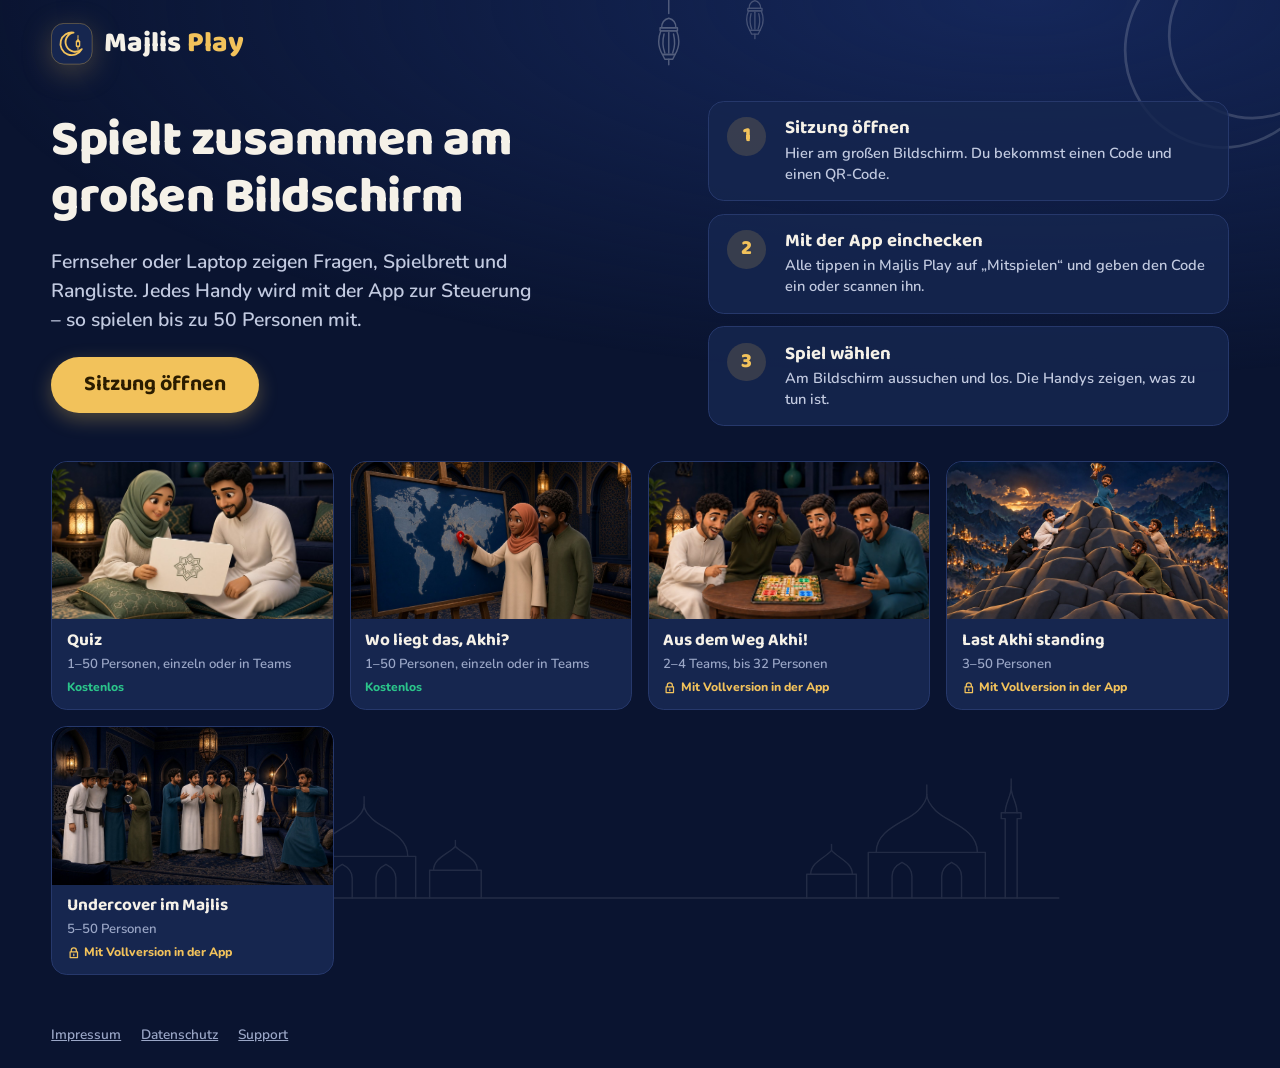
==== commit 20cb4911: "Webseite aus 01ccd85" ====
--- a/remote/index.html
+++ b/remote/index.html
@@ -17,6 +17,6 @@
 <body>
 <div id="root"></div>
 <noscript><p style="color:#FBF5E9;font-family:system-ui;padding:24px">Für das Remote-Spiel wird JavaScript benötigt.</p></noscript>
-<script type="module" src="./main-6XZWUSEZ.js"></script>
+<script type="module" src="./main-LHPIWOVA.js"></script>
 </body>
 </html>
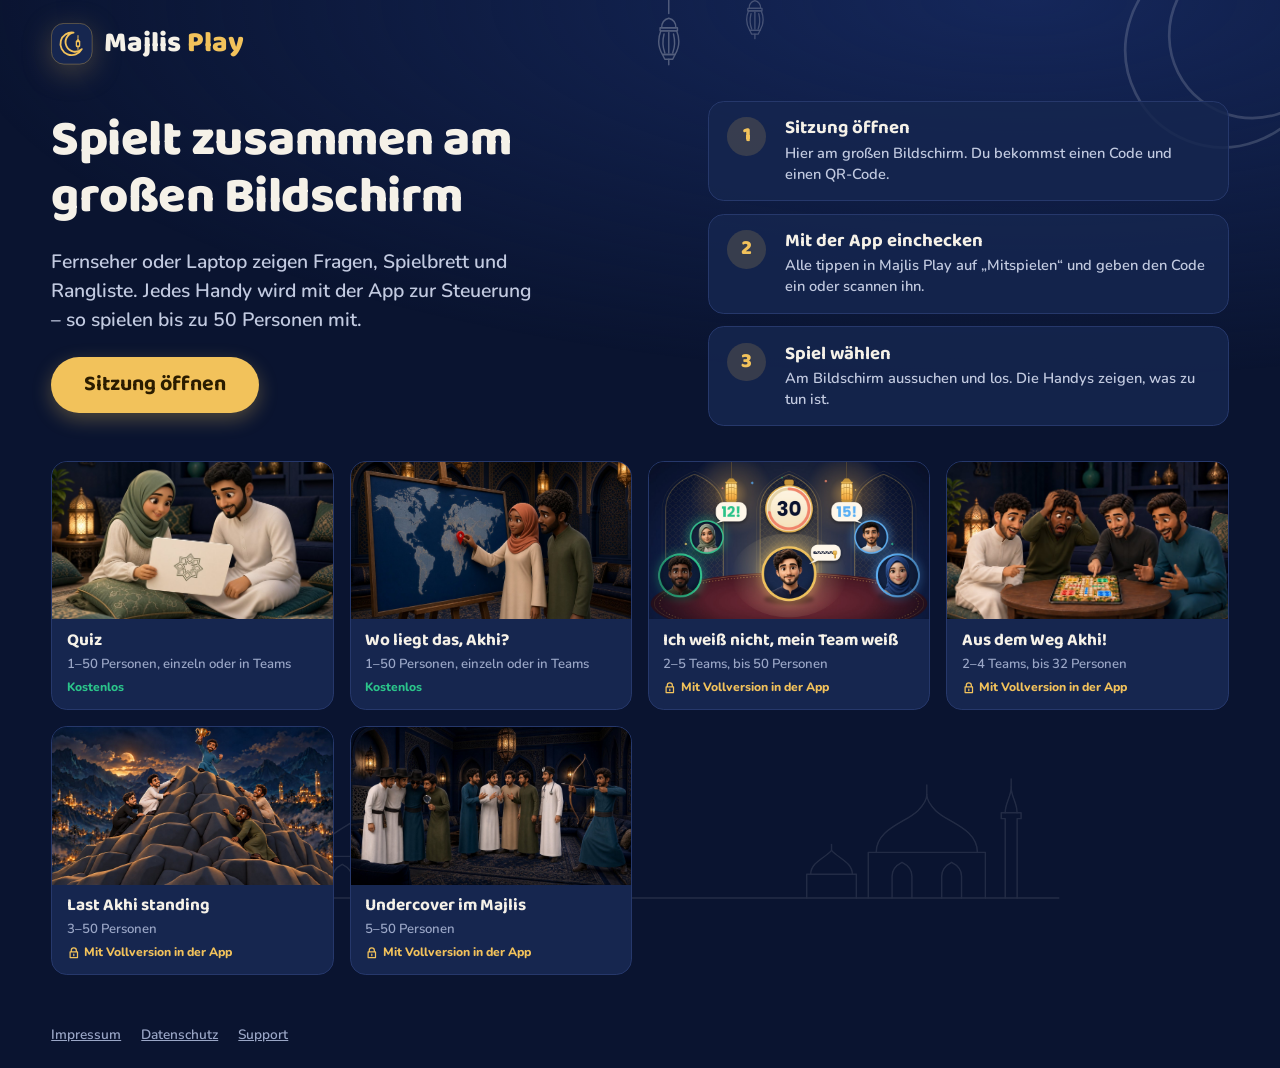
==== commit 5ee07ff3: "Webseite: Stand 3157276 aus website-dist – „Ich weiß nicht, mein Team weiß“ im Remote-Modus (Entsche" ====
--- a/remote/index.html
+++ b/remote/index.html
@@ -12,11 +12,11 @@
 @font-face{font-family:'Nunito';font-weight:800;font-style:normal;font-display:swap;src:url('fonts/Nunito_800ExtraBold.woff') format('woff')}
 @font-face{font-family:'Baloo Bhaijaan 2';font-weight:700;font-style:normal;font-display:swap;src:url('fonts/BalooBhaijaan2_700Bold.woff') format('woff')}
 @font-face{font-family:'Baloo Bhaijaan 2';font-weight:800;font-style:normal;font-display:swap;src:url('fonts/BalooBhaijaan2_800ExtraBold.woff') format('woff')}</style>
-<link rel="stylesheet" href="./main-2E3L5FLX.css">
+<link rel="stylesheet" href="./main-WCYQZOC2.css">
 </head>
 <body>
 <div id="root"></div>
 <noscript><p style="color:#FBF5E9;font-family:system-ui;padding:24px">Für das Remote-Spiel wird JavaScript benötigt.</p></noscript>
-<script type="module" src="./main-LHPIWOVA.js"></script>
+<script type="module" src="./main-WZ7J2P7A.js"></script>
 </body>
 </html>
--- a/remote/main-WCYQZOC2.css
+++ b/remote/main-WCYQZOC2.css
@@ -0,0 +1 @@
+:root{color-scheme:dark;--night: #0a1430;--night-900: #070e24;--night-850: #0d1838;--night-800: #0e1b3f;--surface: #16264f;--raised: #1c2f61;--border: #26386b;--border-strong: #3c4f86;--text: #f5f1e8;--text-2: #c2cae0;--muted: #9aa6c6;--gold: #f2c25b;--gold-600: #ddaa43;--gold-ink: #2b1c00;--gold-text: #8a6417;--gold-100: #f6ebd2;--ivory: #fbf5e9;--ivory-pressed: #f1e8d6;--paper-border: #e2dacb;--ink: #1a2236;--ink-muted: #5e677d;--ornament: #c9952e;--emerald: #2bc48a;--emerald-300: #7fe0b8;--success-surface: #0f3340;--coral: #f2846a;--coral-500: #e26a4e;--coral-300: #f8b7a6;--coral-ink: #2a0d05;--sky: #5ab0f7;--sky-300: #a9d3fb;--amber: #f5a524;--amber-300: #ffcb70;--warning-surface: #3a2c10;--royal: #24407f;--royal-pressed: #1c3367;--focus: #a9d3fb;--display: "Baloo Bhaijaan 2", "Nunito", system-ui, sans-serif;--body: "Nunito", system-ui, -apple-system, "Segoe UI", Roboto, sans-serif;--r-sm: .55rem;--r-md: .8rem;--r-lg: 1.1rem;--r-xl: 1.6rem;--shadow-raised: 0 .6rem 1.4rem rgba(0, 0, 0, .32);--shadow-float: 0 1rem 2.4rem rgba(0, 0, 0, .4);--glow: 0 .45rem 1.3rem rgba(242, 194, 91, .3)}*,*:before,*:after{box-sizing:border-box}html{font-size:clamp(13px,min(1.12vw,2vh),30px);-webkit-text-size-adjust:100%;background:var(--night)}body{margin:0;min-height:100vh;min-height:100dvh;background:var(--night);color:var(--text);font:600 1rem/1.45 var(--body);-webkit-font-smoothing:antialiased;overflow-x:hidden}h1,h2,h3,p,ol,ul,figure{margin:0}ol,ul{padding:0;list-style:none}button{font:inherit;color:inherit}img{display:block;max-width:100%}a{color:var(--gold)}:focus-visible{outline:.2rem solid var(--focus);outline-offset:.2rem}.icon{width:1.25em;height:1.25em;flex:none}.btn{display:inline-flex;align-items:center;justify-content:center;gap:.55rem;min-height:3rem;padding:.55rem 1.45rem;border:0;border-radius:999px;font:700 1.15rem/1.35 var(--display);cursor:pointer;transition:background-color .14s ease,transform .14s ease;white-space:nowrap}.btn:active:not(:disabled){transform:translateY(.08rem) scale(.98)}.btn--primary{background:var(--gold);color:var(--gold-ink);box-shadow:var(--glow)}.btn--primary:hover:not(:disabled){background:var(--gold-600)}.btn--secondary{background:var(--royal);color:var(--text)}.btn--secondary:hover:not(:disabled){background:var(--royal-pressed)}.btn--ghost{background:transparent;color:var(--text-2);box-shadow:inset 0 0 0 .1rem var(--border)}.btn--ghost:hover:not(:disabled){background:#ffffff0f;color:var(--text)}.btn--danger{background:var(--coral-500);color:var(--coral-ink)}.btn--lg{min-height:3.9rem;padding:.7rem 2.3rem;font-size:1.5rem}.btn--sm{min-height:2.5rem;padding:.35rem 1.05rem;font-size:1rem}.btn:disabled{opacity:.45;cursor:not-allowed;box-shadow:none}.icon-btn{display:inline-grid;place-items:center;width:2.8rem;height:2.8rem;border:0;border-radius:50%;background:#ffffff0f;color:var(--text-2);cursor:pointer;transition:background-color .14s ease}.icon-btn:hover{background:#ffffff1f;color:var(--text)}.icon-btn .icon{width:1.35rem;height:1.35rem}.link-btn{border:0;background:none;padding:.2rem .3rem;color:var(--sky-300);font:700 .95rem/1.3 var(--body);text-decoration:underline;text-underline-offset:.2em;cursor:pointer}.segmented{display:inline-flex;flex-wrap:wrap;gap:.45rem}.segmented__option{display:inline-grid;justify-items:center;align-content:center;gap:.05rem;min-height:2.8rem;padding:.45rem 1.1rem;border:.1rem solid var(--border-strong);border-radius:var(--r-md);background:var(--night-850);color:var(--text);font:800 1.02rem/1.25 var(--body);cursor:pointer}.segmented__option small{color:var(--muted);font-size:.78rem;font-weight:700}.segmented__option.is-on{border-color:var(--gold);background:var(--gold);color:var(--gold-ink)}.segmented__option.is-on small{color:var(--gold-ink);opacity:.8}.chip-toggle{display:inline-flex;align-items:center;gap:.35rem;min-height:2.5rem;padding:.3rem .95rem;border:.1rem solid var(--border-strong);border-radius:999px;background:transparent;color:var(--text-2);font:800 .98rem/1.2 var(--body);cursor:pointer}.chip-toggle small{margin-left:.4rem;color:var(--muted);font-weight:700;font-size:.8rem}.chip-toggle .icon{width:1rem;height:1rem}.chip-toggle.is-on{border-color:var(--gold);background:#f2c25b29;color:var(--gold)}.chip-toggle.is-on small{color:var(--gold);opacity:.8}.chip-toggle:disabled{opacity:.4;cursor:not-allowed}.switch{display:inline-flex;align-items:flex-start;gap:.8rem;border:0;background:none;padding:.2rem 0;text-align:left;cursor:pointer}.switch__track{position:relative;flex:none;width:3.1rem;height:1.75rem;margin-top:.05rem;border-radius:999px;background:var(--border);transition:background-color .14s ease}.switch__thumb{position:absolute;top:.2rem;left:.2rem;width:1.35rem;height:1.35rem;border-radius:50%;background:var(--text);transition:transform .14s ease}.switch.is-on .switch__track{background:var(--gold)}.switch.is-on .switch__thumb{transform:translate(1.35rem);background:var(--gold-ink)}.switch__text{display:grid;font:800 1.02rem/1.3 var(--body)}.switch__text small{color:var(--muted);font-weight:700;font-size:.85rem}.dialog{width:min(46rem,calc(100vw - 2rem));max-height:calc(100dvh - 2rem);padding:0;border:.1rem solid var(--border);border-radius:var(--r-xl);background:var(--surface);color:var(--text);box-shadow:var(--shadow-float)}.dialog[open]{display:flex;flex-direction:column}.dialog--wide{width:min(64rem,calc(100vw - 2rem))}.dialog::backdrop{background:#050a1ad6}.dialog__head{display:flex;align-items:center;justify-content:space-between;gap:1rem;padding:1.2rem 1.4rem .4rem 1.8rem}.dialog__head h2{font:800 1.75rem/1.4 var(--display)}.dialog__body{padding:.6rem 1.8rem 1.2rem;overflow-y:auto;font-size:1.1rem;color:var(--text-2)}.dialog__foot{display:flex;flex-wrap:wrap;align-items:center;justify-content:flex-end;gap:.75rem;padding:1rem 1.8rem 1.4rem;border-top:.1rem solid var(--border)}.dialog__spacer{flex:1}.notice{padding:.75rem 1rem;border-radius:var(--r-md);border:.1rem solid;font:700 1rem/1.4 var(--body)}.notice small{display:block;margin-top:.2rem;opacity:.75;font-size:.82rem;word-break:break-word}.notice--warning{background:var(--warning-surface);border-color:var(--amber);color:var(--amber-300)}.notice--info{background:#24407f73;border-color:var(--border-strong);color:var(--sky-300)}.brand{display:inline-flex;align-items:center;gap:.4em;color:var(--text);font:800 1.5rem/1 var(--display);white-space:nowrap}.brand--md{font-size:2rem}.brand--lg{font-size:3rem}.brand__mark{width:1.45em;height:1.45em;filter:drop-shadow(0 .25em .5em rgba(242,194,91,.25))}.brand__word{padding-top:.12em}.brand__play{color:var(--gold)}.backdrop{position:fixed;inset:0;z-index:0;overflow:hidden;pointer-events:none;background:radial-gradient(120% 60% at 80% 0%,#15275a,#15275a00 70%)}.backdrop--game{background:radial-gradient(110% 55% at 50% 0%,#17295c,#17295c00 70%)}.backdrop__crescent{position:absolute;top:-5rem;right:-4.5rem;width:17rem;height:17rem;color:#fff;opacity:.16}.backdrop--game .backdrop__crescent{width:13rem;height:13rem;top:-5.5rem;opacity:.1}.backdrop__lantern{position:absolute;top:-.5rem;color:#fff}.backdrop__lantern--a{left:51%;width:2.2rem;height:5.5rem;opacity:.28}.backdrop__lantern--b{left:58%;top:-1.4rem;width:1.8rem;height:4.5rem;opacity:.22}.backdrop__skyline{position:absolute;left:0;right:0;bottom:0;width:100%;height:9rem;color:#fff;opacity:.1}.backdrop--game .backdrop__skyline{opacity:.06}.landing{position:relative;display:grid;grid-template-rows:auto 1fr auto;min-height:100vh;min-height:100dvh;padding:0 clamp(1rem,4vw,4rem)}.landing>:not(.backdrop){position:relative;z-index:1}.landing__head{padding:1.6rem 0 .6rem}.landing__home{display:inline-block;text-decoration:none;border-radius:var(--r-md)}.landing__main{display:grid;grid-template-columns:minmax(0,1.15fr) minmax(0,1fr);grid-template-areas:"hero steps" "games games";align-content:center;gap:2.4rem 4rem;width:100%;max-width:84rem;margin:0 auto;padding:1.5rem 0 2.5rem}.landing__hero{grid-area:hero;align-self:center;display:grid;gap:1.2rem;justify-items:start}.landing__hero h1{max-width:19ch;font:800 3.5rem/1.15 var(--display);letter-spacing:-.01em}.landing__lead{max-width:34rem;color:var(--text-2);font:600 1.35rem/1.5 var(--body)}.landing__cta{display:grid;gap:.8rem;justify-items:start;margin-top:.4rem}.landing__error{max-width:34rem}.landing__phone-hint{display:none}.landing__local{max-width:34rem}.landing__steps{grid-area:steps;align-self:center;display:grid;gap:.9rem;counter-reset:step}.landing__steps li{counter-increment:step;display:grid;grid-template-columns:3rem 1fr;column-gap:1rem;align-items:start;padding:1.05rem 1.3rem;border:.1rem solid var(--border);border-radius:var(--r-lg);background:#16264fd9}.landing__steps li:before{content:counter(step);grid-row:span 2;display:grid;place-items:center;width:2.7rem;height:2.7rem;border-radius:50%;background:#f2c25b29;color:var(--gold);font:800 1.45rem/1 var(--display);padding-top:.15rem}.landing__steps strong{font:700 1.3rem/1.35 var(--display)}.landing__steps span{color:var(--text-2);font-size:1.02rem}.landing__games{grid-area:games;display:grid;grid-template-columns:repeat(4,minmax(0,1fr));gap:1.1rem}.landing__game{overflow:hidden;border:.1rem solid var(--border);border-radius:var(--r-lg);background:var(--surface)}.landing__game img{width:100%;aspect-ratio:16 / 9;object-fit:cover}.landing__game figcaption{display:grid;gap:.1rem;padding:.75rem 1rem .95rem}.landing__game strong{font:700 1.2rem/1.35 var(--display)}.landing__game span{color:var(--muted);font-size:.92rem}.landing__game .landing__premium{display:inline-flex;align-items:center;gap:.3rem;margin-top:.3rem;color:var(--gold);font:800 .85rem/1.3 var(--body)}.landing__game .landing__premium--free{color:var(--emerald)}.landing__premium .icon{width:.95rem;height:.95rem}.landing__foot{padding:1rem 0 1.6rem}.landing__foot nav{display:flex;flex-wrap:wrap;gap:.4rem 1.4rem;font-size:.95rem}.landing__foot a{color:var(--muted)}.stage{position:relative;display:grid;grid-template-rows:auto minmax(0,1fr);min-height:100vh;min-height:100dvh}.stage--game{grid-template-rows:auto minmax(0,1fr) auto;height:100vh;height:100dvh;overflow:hidden}.stage>:not(.backdrop){position:relative;z-index:1}.bar{display:flex;align-items:center;gap:1.2rem;min-height:4.4rem;padding:.7rem 1.4rem .7rem 1.8rem}.bar__middle{flex:1;display:flex;align-items:center;gap:1rem;min-width:0}.bar__title{display:inline-flex;align-items:baseline;gap:.8rem;padding-left:1.2rem;border-left:.1rem solid var(--border);font:700 1.4rem/1.3 var(--display);white-space:nowrap}.bar__progress{color:var(--text-2);font:800 1.05rem/1.3 var(--body)}.bar__status{display:flex;align-items:center;gap:.6rem}.bar__chip{display:inline-flex;align-items:center;gap:.45rem;padding:.35rem .9rem;border-radius:999px;background:#ffffff12;color:var(--text-2);font:800 1.02rem/1.2 var(--body)}.bar__chip--warn{background:var(--warning-surface);color:var(--amber-300)}.bar__actions{display:flex;gap:.4rem}.status{display:grid;grid-template-columns:auto minmax(0,1fr) auto;align-items:center;gap:1.4rem;min-height:5.6rem;padding:.6rem 1.8rem 1.1rem}.status__middle{display:flex;justify-content:center;min-width:0}.status__actions{display:flex;flex-wrap:wrap;justify-content:flex-end;align-items:center;gap:.7rem}.status__actions .notice{padding:.4rem .8rem;font-size:.9rem}.join-hint{display:flex;align-items:center;gap:.75rem;padding:.4rem .9rem .4rem .4rem;border-radius:var(--r-md);background:#0d1838d9;border:.1rem solid var(--border)}.join-hint__qr{width:3.6rem;height:3.6rem;border-radius:.35rem}.join-hint__text{display:grid;line-height:1.15}.join-hint__text span{color:var(--muted);font:800 .85rem/1.2 var(--body)}.join-hint__text strong{font:800 1.55rem/1.3 var(--display);letter-spacing:.06em}.section-head{display:flex;align-items:center;justify-content:space-between;gap:1rem;margin-bottom:.9rem}.section-head h2,.section-title{font:700 1.55rem/1.35 var(--display)}.section-title{margin-bottom:.8rem}.avatar{--ring: transparent;position:relative;display:inline-block;flex:none;width:2.4rem;height:2.4rem;border-radius:50%;background:var(--raised);box-shadow:0 0 0 .16rem var(--ring)}.avatar img{width:100%;height:100%;border-radius:50%;object-fit:cover}.avatar--dim img{filter:grayscale(.85) brightness(.65)}.lobby{display:grid;grid-template-columns:minmax(20rem,25rem) minmax(0,1fr);grid-template-rows:minmax(0,1fr) auto;grid-template-areas:"join people" "join games";gap:1.6rem 2.2rem;padding:.4rem 1.8rem 1.8rem;min-height:0}.join{grid-area:join;position:relative;align-self:center;display:grid;justify-items:center;gap:1rem;padding:1.8rem 1.8rem 2.6rem;overflow:hidden;border-radius:var(--r-xl);background:var(--ivory);color:var(--ink);box-shadow:var(--shadow-float);text-align:center}.join__title{color:var(--ink-muted);font:800 1.15rem/1.3 var(--body)}.join__code{font:800 4.6rem/1.15 var(--display);letter-spacing:.08em;white-space:nowrap;padding-top:.2rem}.join__qr{width:15rem;height:15rem;border-radius:var(--r-md);box-shadow:0 0 0 .12rem var(--paper-border)}.join__steps{display:grid;gap:.35rem;counter-reset:join;text-align:left;font:700 1.02rem/1.35 var(--body)}.join__steps li{counter-increment:join;display:grid;grid-template-columns:1.7rem 1fr;gap:.5rem;align-items:start}.join__steps li:before{content:counter(join);display:grid;place-items:center;width:1.55rem;height:1.55rem;border-radius:50%;background:var(--gold-100);color:var(--gold-text);font:800 .95rem/1 var(--display);padding-top:.1rem}.join__ornament{position:absolute;left:0;right:0;bottom:-1.2rem;width:100%;height:5rem;color:var(--ornament);opacity:.2}.lobby__people{grid-area:people;min-height:0;overflow-y:auto;padding:.2rem}.lobby__empty{max-width:36rem;padding:2.4rem 0;color:var(--muted);font-size:1.25rem}.players{--tile: 7.2rem;display:grid;grid-template-columns:repeat(auto-fill,minmax(var(--tile),1fr));gap:1rem .6rem}.players--md{--tile: 5.8rem}.players--sm{--tile: 4.7rem}.player{position:relative;display:grid;justify-items:center;gap:.3rem;animation:player-in .42s cubic-bezier(.2,1.4,.4,1) both}.player__face{position:relative;padding:0;border:0;background:none;border-radius:50%;cursor:pointer}.player .avatar{width:calc(var(--tile) * .72);height:calc(var(--tile) * .72);box-shadow:0 0 0 .18rem var(--ring),var(--shadow-raised)}.player__badge{position:absolute;right:-.1rem;bottom:-.1rem;display:grid;place-items:center;width:1.7rem;height:1.7rem;border-radius:50%;background:var(--warning-surface);color:var(--amber-300);box-shadow:0 0 0 .15rem var(--night)}.player__badge .icon{width:1rem;height:1rem}.player__name{max-width:100%;overflow:hidden;text-overflow:ellipsis;white-space:nowrap;font:800 1.02rem/1.3 var(--body)}.players--sm .player__name{font-size:.86rem}.player--offline .player__name{color:var(--muted)}.player__kick{position:absolute;top:calc(var(--tile) * .72 - 1rem);z-index:2;padding:.3rem .8rem;border:0;border-radius:999px;background:var(--coral-500);color:var(--coral-ink);font:800 .9rem/1.2 var(--body);cursor:pointer;box-shadow:var(--shadow-raised)}@keyframes player-in{0%{opacity:0;transform:scale(.6) translateY(.6rem)}}.lobby__games{grid-area:games}.games{display:grid;grid-template-columns:repeat(4,minmax(0,1fr));gap:1.1rem}.game-card{display:grid;grid-template-rows:auto 1fr;overflow:hidden;padding:0;border:.12rem solid var(--border);border-radius:var(--r-lg);background:var(--surface);text-align:left;cursor:pointer;transition:border-color .14s ease,transform .14s ease}.game-card:hover:not(:disabled){border-color:var(--gold);transform:translateY(-.15rem)}.game-card__image{width:100%;aspect-ratio:16 / 9;object-fit:cover}.game-card__body{display:grid;align-content:start;gap:.15rem;padding:.7rem .95rem .9rem}.game-card__title{font:700 1.3rem/1.3 var(--display)}.game-card__players{color:var(--text-2);font-size:.92rem;line-height:1.3}.game-card__reason{justify-self:start;margin-top:.35rem;padding:.15rem .6rem;border-radius:999px;background:#ffffff14;color:var(--text-2);font:800 .85rem/1.3 var(--body)}.game-card:disabled{cursor:not-allowed}.game-card:disabled .game-card__image{filter:grayscale(.7) brightness(.55)}.game-card:disabled .game-card__title{color:var(--text-2)}.sr-only{position:absolute;width:1px;height:1px;margin:-1px;padding:0;overflow:hidden;clip:rect(0,0,0,0);white-space:nowrap;border:0}.section-head--games{flex-wrap:wrap;margin-bottom:.8rem}.lobby__access{display:inline-flex;align-items:center;gap:.45rem;color:var(--muted);font:700 .98rem/1.35 var(--body)}.lobby__access .icon{flex:none;width:1.1rem;height:1.1rem;color:var(--gold);opacity:.8}.lobby__access--open{padding:.3rem .9rem .3rem .7rem;border-radius:999px;background:#f2c25b29;color:var(--gold)}.lobby__access--open .icon{opacity:1}.game-card{position:relative}.game-card__lock{position:absolute;top:.6rem;left:.6rem;display:inline-flex;align-items:center;gap:.3rem;padding:.25rem .7rem .25rem .5rem;border:.1rem solid rgba(242,194,91,.65);border-radius:999px;background:#0a1430d9;color:var(--gold);font:800 .85rem/1.2 var(--body)}.game-card__lock .icon{width:1rem;height:1rem}.game-card--locked .game-card__image{filter:brightness(.7) saturate(.85)}.game-card--locked .game-card__title{color:var(--text-2)}.player__premium{position:absolute;top:-.1rem;right:-.1rem;display:grid;place-items:center;width:1.7rem;height:1.7rem;border-radius:50%;background:var(--gold);color:var(--gold-ink);box-shadow:0 0 0 .15rem var(--night)}.player__premium .icon{width:1rem;height:1rem}.chip-toggle--locked{border-style:dashed;color:var(--muted);cursor:default}.chip-toggle--locked .icon{color:var(--gold);opacity:.75}.setup__access{display:flex;align-items:flex-start;gap:.5rem;margin-left:10.5rem;color:var(--muted);font:700 .95rem/1.4 var(--body)}.setup__access .icon{flex:none;width:1.1rem;height:1.1rem;margin-top:.1rem;color:var(--gold);opacity:.8}.setup__access--open{color:var(--gold)}.setup__access--open .icon{opacity:1}.unlock-info{display:grid;gap:.8rem;max-width:46ch;color:var(--text-2);font:600 1.05rem/1.5 var(--body)}.setup{display:grid;gap:1.1rem}.setup__row{display:grid;grid-template-columns:9.5rem minmax(0,1fr);align-items:center;gap:1rem}.setup__row--top{align-items:start}.setup__row--top .setup__label{padding-top:.45rem}.setup__label{color:var(--text);font:800 1.02rem/1.3 var(--body)}.setup__chips{display:flex;flex-wrap:wrap;gap:.5rem}.setup__quick{display:inline-flex;align-items:center;gap:.2rem;margin-left:.3rem}.setup__summary{padding-top:.6rem;border-top:.1rem solid var(--border);color:var(--text-2);font:700 1rem/1.4 var(--body)}.teams{display:grid;grid-template-rows:auto minmax(0,1fr) auto;gap:1.4rem;padding:.6rem 1.8rem 7.5rem;min-height:0}.teams__intro h1{font:800 2.4rem/1.3 var(--display)}.teams__intro p{color:var(--text-2);font-size:1.15rem}.teams__columns{display:grid;grid-template-columns:repeat(var(--cols),minmax(0,1fr));gap:1.1rem;min-height:0}.team-col{display:grid;grid-template-rows:auto minmax(0,1fr);overflow:hidden;border-radius:var(--r-lg);background:var(--surface);border-top:.45rem solid var(--team)}.team-col__head{display:flex;align-items:baseline;justify-content:space-between;gap:.6rem;padding:.8rem 1.1rem .5rem}.team-col__name{font:700 1.4rem/1.3 var(--display);color:var(--team)}.team-col__count{color:var(--muted);font:800 .9rem/1.2 var(--body)}.team-col__list{display:grid;align-content:start;gap:.2rem;padding:.2rem .6rem .9rem;overflow-y:auto}.team-col__empty{padding:.6rem .5rem;color:var(--muted)}.team-member{display:flex;align-items:center;gap:.7rem;width:100%;padding:.35rem .5rem;border:0;border-radius:var(--r-md);background:none;text-align:left;font:800 1.08rem/1.3 var(--body);cursor:pointer}.team-member:hover{background:#ffffff0f}.team-member .avatar{width:2.5rem;height:2.5rem}.teams__actions{display:flex;flex-wrap:wrap;align-items:center;justify-content:flex-end;gap:.8rem}.teams__actions .notice{margin-right:auto}.stage>.join-hint{position:absolute;left:1.8rem;bottom:1.6rem}.quiz{position:relative;display:grid;min-height:0;padding:.2rem 2.2rem 0}.team-strip{display:flex;flex-wrap:nowrap;gap:.5rem;margin-left:auto;min-width:0;overflow:hidden}.team-strip li{display:inline-flex;align-items:center;gap:.4rem;padding:.25rem .75rem;border-radius:999px;background:#ffffff12;font:800 .98rem/1.3 var(--body)}.team-strip__dot{width:.75rem;height:.75rem;border-radius:50%;background:var(--team)}.team-strip strong{font:800 1.05rem/1.2 var(--display);padding-top:.1rem}.meta-chips{display:inline-flex;flex-wrap:wrap;align-items:center;gap:.5rem}.meta-chip{padding:.25rem .9rem;border-radius:999px;background:#f2c25b29;color:var(--gold);font:800 1.05rem/1.3 var(--body)}.meta-chip--quiet{background:#ffffff14;color:var(--text-2)}.quiz-intro{align-self:center;justify-self:center;display:grid;justify-items:center;gap:.6rem;width:min(40rem,100%);text-align:center;animation:intro-in .42s cubic-bezier(.2,1.2,.4,1) both}.quiz-intro__count{font:800 6.4rem/1.1 var(--display);color:var(--gold)}.quiz-intro__of{margin-top:-.6rem;color:var(--text-2);font:700 1.6rem/1.3 var(--display)}.quiz-intro .meta-chips{margin-top:.8rem}.quiz-intro__bar{width:100%;margin-top:1.6rem}@keyframes intro-in{0%{opacity:0;transform:scale(.92)}}.quiz-q{display:grid;align-content:center;gap:1.1rem;min-height:0}.quiz-q__head{display:flex;align-items:center;justify-content:space-between;gap:1rem;min-height:5.6rem}.quiz-q--reveal .quiz-q__head{min-height:2.6rem}.quiz-q__stat{color:var(--text-2);font:800 1.3rem/1.3 var(--body)}.question-card{--prompt: 3.1rem;position:relative;overflow:hidden;padding:1.9rem 2.4rem 2.6rem;border-radius:var(--r-xl);background:var(--ivory);color:var(--ink);box-shadow:var(--shadow-float)}.question-card--lg{--prompt: 2.65rem}.question-card--md{--prompt: 2.25rem}.question-card--sm{--prompt: 1.95rem}.question-card__prompt{position:relative;z-index:1;max-width:62ch;font:800 var(--prompt) / 1.25 var(--body);text-wrap:balance}.quiz-q--reveal .question-card{padding:1.1rem 1.8rem 1.5rem}.quiz-q--reveal .question-card__prompt{font-size:calc(var(--prompt) * .66)}.question-card__ornament{position:absolute;left:0;right:0;bottom:-1.3rem;width:100%;height:5.5rem;color:var(--ornament);opacity:.2}.answers{--answer-size: 1.75rem;display:grid;grid-template-columns:repeat(2,minmax(0,1fr));gap:1rem}.answers--md{--answer-size: 1.45rem}.answers--sm{--answer-size: 1.2rem}.answer{--answer: var(--coral);--share: 0;position:relative;display:flex;align-items:center;gap:1.1rem;min-height:6.2rem;padding:.9rem 1.4rem .9rem 1.1rem;overflow:hidden;border-radius:var(--r-lg);background:var(--answer);color:var(--night);box-shadow:inset 0 -.32rem #0a143033,var(--shadow-raised);transition:background-color .38s ease,opacity .38s ease,transform .38s ease}.answer__shape{flex:none;width:2.7rem;height:2.7rem;opacity:.85}.answer__text{flex:1;font:800 var(--answer-size) / 1.22 var(--body)}.answer__votes{display:inline-flex;align-items:center;gap:.4rem;font:800 2.1rem/1.2 var(--display)}.answer__check{width:2.1rem;height:2.1rem}.answer__bar{position:absolute;left:0;bottom:0;height:.55rem;width:calc(var(--share) * 100%);background:#0a14306b;transition:width .7s cubic-bezier(.2,.8,.2,1)}.answer--correct{box-shadow:0 0 0 .3rem var(--ivory),0 0 2.2rem .4rem #f2c25b73;transform:scale(1.015)}.answer--wrong{background:color-mix(in srgb,var(--answer) 22%,var(--surface));color:var(--text-2);box-shadow:none}.answer--wrong .answer__shape{color:var(--answer)}.answer--wrong .answer__bar{background:var(--answer);opacity:.8}.quiz-q--reveal .answer{min-height:4.6rem}.quiz-q--reveal .answer__text{font-size:calc(var(--answer-size) * .86)}.explain{position:relative;align-self:start;display:grid;gap:.6rem;padding:1.1rem 1.6rem 1.2rem;overflow:hidden;border:.1rem solid rgba(43,196,138,.35);border-radius:var(--r-lg);background:#12234a}.explain__text{max-width:80ch;color:#dde3f0;font:600 1.3rem/1.45 var(--body);display:-webkit-box;-webkit-line-clamp:4;-webkit-box-orient:vertical;overflow:hidden}.explain__meta{display:flex;flex-wrap:wrap;align-items:center;gap:.6rem 2rem;color:var(--muted);font:700 1.02rem/1.3 var(--body)}.explain__fastest{display:inline-flex;align-items:center;gap:.55rem;color:var(--text-2)}.explain__fastest strong{color:var(--text)}.explain__fastest .avatar{width:2.2rem;height:2.2rem}.explain__bar{position:absolute;left:0;right:0;bottom:0;height:.3rem;border-radius:0}.ring{position:relative;flex:none;width:5.6rem;height:5.6rem}.ring svg{width:100%;height:100%;transform:rotate(-90deg)}.ring__track{fill:#0d1838d9;stroke:var(--border);stroke-width:8}.ring__fill{fill:none;stroke:var(--gold);stroke-width:8;stroke-linecap:round}.ring__value{position:absolute;inset:0;display:grid;place-items:center;padding-top:.2rem;font:800 2.3rem/1 var(--display)}.ring__value .icon{width:1.8rem;height:1.8rem}.ring--low .ring__fill{stroke:var(--coral)}.ring--low .ring__value{color:var(--coral-300)}.timebar{height:.45rem;overflow:hidden;border-radius:999px;background:#ffffff1a}.timebar__fill{height:100%;background:var(--gold);transform-origin:left center}.answered{display:flex;align-items:center;gap:1rem;min-width:0}.answered__faces{display:flex;align-items:center}.answered__faces .avatar{width:2.6rem;height:2.6rem;margin-left:-.55rem;box-shadow:0 0 0 .16rem var(--night);animation:player-in .32s cubic-bezier(.2,1.4,.4,1) both}.answered__faces .avatar:first-child{margin-left:0}.answered__more{margin-left:.5rem;color:var(--text-2);font:800 1rem/1 var(--body)}.answered__text{color:var(--text-2);font:700 1.25rem/1.3 var(--body);white-space:nowrap}.answered__text strong{color:var(--text);font:800 1.6rem/1 var(--display)}.scores{position:relative;display:grid;grid-template-rows:auto minmax(0,1fr) auto;gap:1.2rem;width:min(64rem,100%);justify-self:center;min-height:0;padding-top:.4rem}.scores__head{display:flex;align-items:baseline;gap:1rem}.scores__head h1{font:800 2.6rem/1.3 var(--display)}.scores__head p{color:var(--text-2);font:700 1.2rem/1.3 var(--body)}.scores__body{min-height:0;display:grid;align-content:start;gap:1.4rem}.scores__body--teams{grid-template-columns:minmax(0,1.3fr) minmax(0,1fr);align-items:start}.scores__bar{margin-bottom:.6rem}.board{display:grid;gap:.45rem}.board__caption{margin-bottom:.2rem;color:var(--text-2);font:700 1.2rem/1.3 var(--display)}.board__row{display:grid;grid-template-columns:2.6rem 1.8rem 2.9rem minmax(0,1fr) 6.5rem 7.5rem;align-items:center;gap:.8rem;min-height:3.7rem;padding:.35rem 1.2rem .35rem .9rem;border-radius:var(--r-md);background:var(--surface);animation:row-in .38s ease both}.board__row:nth-child(2){animation-delay:40ms}.board__row:nth-child(3){animation-delay:80ms}.board__row:nth-child(4){animation-delay:.12s}.board__row:nth-child(n+5){animation-delay:.16s}.board__row--first{background:linear-gradient(90deg,#f2c25b38,#f2c25b0f),var(--surface);box-shadow:inset 0 0 0 .12rem #f2c25b80}.board__rank{font:800 1.6rem/1 var(--display);text-align:center;padding-top:.15rem}.board__row .avatar{width:2.9rem;height:2.9rem}.board__name{overflow:hidden;text-overflow:ellipsis;white-space:nowrap;font:800 1.35rem/1.3 var(--body)}.board__gain{color:var(--emerald-300);font:800 1.15rem/1 var(--body);text-align:right}.board__score{font:800 1.6rem/1 var(--display);text-align:right;padding-top:.15rem}.board__more{padding:.3rem 1rem;color:var(--muted);font:700 1.05rem/1.3 var(--body)}.scores__body--teams .board__row{grid-template-columns:1.8rem 1.6rem 2.5rem minmax(0,1fr) auto 4.6rem;gap:.6rem;min-height:3.2rem}.scores__body--teams .board__row .avatar{width:2.5rem;height:2.5rem}.scores__body--teams .board__name{font-size:1.15rem}@keyframes row-in{0%{opacity:0;transform:translateY(.6rem)}}.move{display:grid;place-items:center;width:1.6rem;height:1.6rem;border-radius:50%}.move .icon{width:1.1rem;height:1.1rem}.move--up{background:#2bc48a2e;color:var(--emerald-300)}.move--down{background:#f2846a29;color:var(--coral-300)}.team-bars{display:grid;gap:.7rem}.team-bar{display:grid;grid-template-columns:2.4rem minmax(0,1fr) 5.2rem;align-items:center;gap:1rem;padding:.75rem 1.2rem .85rem .9rem;border-radius:var(--r-lg);background:var(--surface)}.team-bar__rank{font:800 1.8rem/1 var(--display);text-align:center;padding-top:.15rem}.team-bar__main{display:grid;gap:.45rem;min-width:0}.team-bar__label{display:flex;align-items:center;gap:.9rem;min-width:0}.team-bar__label strong{color:var(--team);font:700 1.4rem/1.3 var(--display);white-space:nowrap}.team-bar__faces{display:flex;overflow:hidden}.team-bar__faces .avatar{width:1.9rem;height:1.9rem;margin-left:-.4rem;box-shadow:0 0 0 .12rem var(--surface)}.team-bar__faces .avatar:first-child{margin-left:0}.team-bar__track{height:.85rem;overflow:hidden;border-radius:999px;background:#ffffff14}.team-bar__fill{display:block;height:100%;width:calc(var(--share) * 100%);border-radius:999px;background:var(--team);transition:width .7s cubic-bezier(.2,.8,.2,1)}.team-bar__score{font:800 1.8rem/1 var(--display);padding-top:.15rem;text-align:right}.podium,.team-podium{align-self:center;display:grid;justify-items:center;gap:1.4rem;width:min(70rem,100%);justify-self:center}.podium__title{font:800 3rem/1.3 var(--display);color:var(--gold);text-align:center}.podium__steps{display:grid;grid-template-columns:repeat(3,minmax(0,15rem));align-items:end;gap:1.4rem}.podium__step{display:grid;justify-items:center;gap:.3rem;animation:step-up .6s cubic-bezier(.2,1.1,.3,1) both}.podium__step--second{animation-delay:.25s}.podium__step--third{animation-delay:.45s}.podium__arch{position:relative;width:11rem;height:11rem}.podium__step--first .podium__arch{width:13.5rem;height:13.5rem}.podium__frame{position:absolute;inset:0;width:100%;height:100%}.podium .podium__avatar{position:absolute;left:18.5%;top:29.2%;width:63%;height:63%}.podium__name{max-width:100%;overflow:hidden;text-overflow:ellipsis;white-space:nowrap;font:800 1.5rem/1.3 var(--body)}.podium__score{color:var(--text-2);font:800 1.1rem/1.3 var(--body)}.podium__block{display:grid;place-items:center;width:100%;height:3.6rem;margin-top:.4rem;border-radius:var(--r-md) var(--r-md) 0 0;background:linear-gradient(180deg,var(--raised),var(--surface));color:var(--text-2);font:800 2.2rem/1 var(--display)}.podium__step--first .podium__block{height:5.6rem;background:linear-gradient(180deg,#f2c25b73,#f2c25b1f);color:var(--gold)}.podium__step--second .podium__block{height:4.4rem}.podium__step--empty{visibility:hidden}.podium__others{display:grid;grid-template-columns:repeat(3,minmax(0,1fr));gap:.35rem 2.2rem;width:min(56rem,100%)}.podium__others li{display:grid;grid-template-columns:2.4rem minmax(0,1fr) auto;gap:.5rem;padding:.3rem 0;border-bottom:.1rem solid var(--border);font:700 1.05rem/1.3 var(--body)}.podium__others-rank{color:var(--muted)}.podium__others-name{overflow:hidden;text-overflow:ellipsis;white-space:nowrap}.podium__others-score{font-family:var(--display);font-weight:800}@keyframes step-up{0%{opacity:0;transform:translateY(2rem)}}.team-podium__winner{display:grid;justify-items:center;gap:.6rem;padding:1.2rem 2rem;border-radius:var(--r-xl);background:color-mix(in srgb,var(--team) 14%,var(--surface));box-shadow:inset 0 0 0 .15rem var(--team)}.team-podium__faces{display:flex;flex-wrap:wrap;justify-content:center;gap:.5rem}.team-podium__faces .avatar{width:3.6rem;height:3.6rem}.team-podium__score{font:800 1.8rem/1.3 var(--display)}.team-podium .team-bars{width:min(52rem,100%)}.team-podium__best{display:inline-flex;align-items:center;gap:.6rem;color:var(--text-2);font:700 1.15rem/1.3 var(--body)}.team-podium__best .avatar{width:2.4rem;height:2.4rem}.pause-veil{position:absolute;inset:0;z-index:5;display:grid;place-content:center;justify-items:center;gap:.6rem;border-radius:var(--r-xl);background:#050a1acc;text-align:center}.pause-veil .icon{width:4rem;height:4rem;color:var(--gold)}.pause-veil span{font:800 3.4rem/1.2 var(--display)}.pause-veil small{color:var(--text-2);font:700 1.15rem/1.3 var(--body)}.setup__intro{max-width:62ch;color:var(--text-2);font:600 1.05rem/1.5 var(--body)}.bar__chip--gold{background:#f2c25b29;color:var(--gold)}.ko-reveal{gap:.8rem}.ko-reveal__headline{color:var(--text);font:700 1.35rem/1.4 var(--body)}.ko-reveal__headline strong{color:var(--gold)}.ko-people{display:grid;grid-template-columns:11rem minmax(0,1fr);align-items:center;gap:1rem}.ko-people__label{font:700 1.2rem/1.3 var(--display)}.ko-people--out .ko-people__label{color:var(--coral-300)}.ko-people--life .ko-people__label{color:var(--amber-300)}.ko-people__list{display:flex;flex-wrap:wrap;align-items:center;gap:.5rem 1rem}.ko-person{display:inline-flex;align-items:center;gap:.45rem;font:800 1.1rem/1.2 var(--body)}.ko-person .avatar{width:2.3rem;height:2.3rem}.ko-people--out .ko-person__name{color:var(--muted);text-decoration:line-through;text-decoration-thickness:.12rem}.ko-people__more{color:var(--text-2);font:800 1rem/1 var(--body)}.hearts{display:inline-flex;gap:.1rem;color:var(--coral)}.hearts svg{width:1rem;height:1rem}.final{display:inline-flex;align-items:center;gap:1.4rem;padding:.5rem 1.4rem;border-radius:999px;background:#0d1838d9;box-shadow:inset 0 0 0 .12rem #f2c25b80}.final__side{display:inline-flex;align-items:center;gap:.6rem}.final__side .avatar{width:2.8rem;height:2.8rem}.final__name{font:800 1.3rem/1.2 var(--body)}.final__dots{display:inline-flex;gap:.3rem}.final__dot{width:.9rem;height:.9rem;border-radius:50%;box-shadow:inset 0 0 0 .14rem var(--gold)}.final__dot.is-on{background:var(--gold)}.final__vs{color:var(--gold);font:800 1.2rem/1 var(--display);padding-top:.15rem}.ko-intro .final{margin-top:.6rem}.podium__steps--single{grid-template-columns:repeat(auto-fit,minmax(0,15rem));justify-content:center}.stage--night{background:linear-gradient(180deg,#050b1f,#0a1430 60%,#0d1838);transition:background .9s ease}.night--morning,.night--day,.night--vote,.night--verdict,.night--shot{background:linear-gradient(180deg,#2a2a55,#1c2f61 38%,#0e1b3f)}.night--finished{background:linear-gradient(180deg,#0e1b3f,#0a1430)}.night-main{position:relative;display:grid;align-content:center;min-height:0;padding:.4rem 2.2rem 0;overflow:hidden}.narration{display:grid;justify-items:center;gap:.8rem;max-width:54rem;margin:0 auto;text-align:center;animation:intro-in .52s cubic-bezier(.2,1.1,.4,1) both}.narration__icon{display:grid;place-items:center;width:5.4rem;height:5.4rem;border-radius:50%;background:#f2c25b24;color:var(--gold)}.narration__icon svg{width:3rem;height:3rem}.narration__title{font:800 3.2rem/1.25 var(--display)}.narration__text{max-width:46ch;color:var(--text-2);font:600 1.45rem/1.45 var(--body)}.narration__ring{margin-top:.6rem}.narration--moon .narration__title{color:var(--sky-300)}.lineup{display:flex;flex-wrap:wrap;justify-content:center;gap:.5rem;margin-top:.4rem}.lineup li{display:inline-flex;align-items:center;gap:.45rem;padding:.3rem .9rem;border-radius:999px;background:#0d1838d9;box-shadow:inset 0 0 0 .1rem var(--border);font:800 1.02rem/1.3 var(--body)}.lineup__dot{width:.75rem;height:.75rem;border-radius:50%;background:var(--role)}.night-roles,.night-day{display:grid;gap:2rem;align-content:center}.circle{--tile: 7.4rem;display:grid;grid-template-columns:repeat(auto-fill,minmax(var(--tile),1fr));justify-content:center;gap:1rem .6rem;max-width:80rem;width:100%;margin:0 auto}.circle--md{--tile: 6rem}.circle--sm{--tile: 4.8rem}.circle__person{position:relative;display:grid;justify-items:center;gap:.25rem;text-align:center}.circle__person .avatar,.circle__bust{width:calc(var(--tile) * .66);height:calc(var(--tile) * .66);border-radius:50%}.circle__bust{object-fit:cover;box-shadow:0 0 0 .18rem var(--role);filter:grayscale(.4) brightness(.8)}.circle__person.is-on .avatar{box-shadow:0 0 0 .2rem var(--gold),0 0 1.2rem #f2c25b73}.circle__name{max-width:100%;overflow:hidden;text-overflow:ellipsis;white-space:nowrap;font:800 1.02rem/1.25 var(--body)}.circle__person.is-out .circle__name{color:var(--muted);text-decoration:line-through}.circle__role{color:var(--role);font:800 .82rem/1.2 var(--body)}.circle__votes{position:absolute;top:-.3rem;right:calc(50% - var(--tile) * .4);display:grid;place-items:center;min-width:1.9rem;height:1.9rem;padding:0 .4rem;border-radius:999px;background:var(--coral-500);color:var(--coral-ink);font:800 1.1rem/1 var(--display)}.circle__votes:empty{display:none}.morning{display:grid;grid-template-columns:auto auto;justify-content:center;align-items:center;gap:3rem}.role-card{display:grid;justify-items:center;gap:.6rem;margin:0;animation:step-up .7s cubic-bezier(.2,1.1,.3,1) both}.role-card img{width:15rem;aspect-ratio:2 / 3;object-fit:cover;border-radius:var(--r-xl);box-shadow:0 0 0 .25rem var(--role),0 0 2.6rem color-mix(in srgb,var(--role) 45%,transparent)}.role-card figcaption{display:grid;justify-items:center;gap:.1rem;text-align:center}.role-card__caption{color:var(--text-2);font:700 1.2rem/1.3 var(--body)}.role-card__role{color:var(--role);font:800 2rem/1.3 var(--display)}.role-card__side{color:var(--muted);font:700 1rem/1.3 var(--body)}.verdict{display:grid;gap:1.6rem;align-content:center}.verdict__head{display:grid;justify-items:center;gap:.6rem}.verdict__head .role-card img{width:10rem}.verdict__archer{color:var(--sky-300);font:800 1.35rem/1.3 var(--body)}.night-result{display:grid;justify-items:center;gap:1rem;align-content:center}.night-result__title.is-undercover{color:var(--coral)}.night-result__reason{color:var(--text-2);font:700 1.3rem/1.3 var(--body)}.roles-grid{display:grid;grid-template-columns:repeat(auto-fill,minmax(8.5rem,1fr));gap:1rem;width:min(84rem,100%)}.roles-grid__item{display:grid;justify-items:center;gap:.2rem;padding:.7rem .5rem .8rem;border-radius:var(--r-lg);background:var(--surface);text-align:center}.roles-grid__item.is-winner{box-shadow:inset 0 0 0 .15rem var(--gold)}.roles-grid__item img{width:4.6rem;height:4.6rem;border-radius:50%;object-fit:cover;box-shadow:0 0 0 .18rem var(--role)}.roles-grid__name{font:800 1.05rem/1.25 var(--body)}.roles-grid__role{color:var(--role);font:800 .9rem/1.2 var(--body)}.roles-grid__fate{color:var(--muted);font:700 .78rem/1.2 var(--body)}.phone{display:grid;grid-template-rows:auto 1fr;width:min(30rem,100%);min-height:100vh;min-height:100dvh;margin:0 auto;padding:1rem 1rem 1.6rem;font-size:1.05rem}.phone__head{display:flex;align-items:center;justify-content:space-between;padding-bottom:1rem}.phone__tag{padding:.2rem .7rem;border-radius:999px;background:var(--warning-surface);color:var(--amber-300);font:800 .85rem/1.3 var(--body)}.phone__main{display:grid;align-content:start;gap:1rem}.phone-join{display:grid;gap:1rem}.field{display:grid;gap:.35rem;font:800 .95rem/1.3 var(--body)}.field input{min-height:3rem;padding:.5rem .9rem;border:.12rem solid var(--border-strong);border-radius:var(--r-md);background:var(--night-850);color:var(--text);font:800 1.2rem/1.3 var(--body)}.phone-avatars{display:grid;grid-template-columns:repeat(6,minmax(0,1fr));gap:.5rem;margin:0;padding:0;border:0}.phone-avatars legend{margin-bottom:.4rem;font:800 .95rem/1.3 var(--body)}.phone-avatar{padding:0;border:0;border-radius:50%;background:none;cursor:pointer}.phone-avatar .avatar{width:100%;height:auto;aspect-ratio:1}.phone-avatar.is-on .avatar{box-shadow:0 0 0 .2rem var(--gold)}.phone-me{display:flex;align-items:center;gap:.6rem;padding:.5rem .7rem;border-radius:var(--r-md);background:var(--surface);font-weight:800}.phone-me .link-btn{margin-left:auto}.phone-me__dot{width:.7rem;height:.7rem;border-radius:50%;background:var(--coral)}.phone-me__dot.is-on{background:var(--emerald)}.phone-view{display:grid;gap:.9rem}.phone-view--center{justify-items:center;padding:1.6rem .6rem;text-align:center}.phone-view h1{font:800 1.6rem/1.35 var(--display)}.phone-view p{color:var(--text-2)}.phone-view__icon{width:3rem;height:3rem;color:var(--gold)}.phone-view__over{color:var(--muted);font:800 .9rem/1.3 var(--body)}.phone-view__prompt{font:800 1.15rem/1.35 var(--body)!important}.phone-view__sent{color:var(--emerald-300)!important;font-weight:800}.phone-view__side{color:var(--gold)!important;font-weight:800}.phone-timer{height:.4rem;overflow:hidden;border-radius:999px;background:#ffffff1a}.phone-timer__fill{height:100%;background:var(--gold);transform-origin:left center}.phone-choices{display:grid;grid-template-columns:1fr 1fr;gap:.7rem}.phone-choice{display:grid;justify-items:center;align-content:center;gap:.4rem;min-height:7.5rem;padding:.7rem;border:0;border-radius:var(--r-lg);background:var(--answer);color:var(--night);font:800 1rem/1.25 var(--body);cursor:pointer}.phone-choice svg{width:2.4rem;height:2.4rem}.phone-choice.is-on{box-shadow:0 0 0 .25rem var(--ivory)}.phone-choice.is-off{opacity:.3}.phone-choice:disabled{cursor:default}.phone-buttons{display:grid;gap:.6rem}.phone-buttons .btn span{display:grid}.phone-tally__count{margin:.4rem 0;font:800 2.6rem/1 var(--display);text-align:center}.phone-tally__buttons{display:grid;grid-template-columns:1fr 2fr;gap:.6rem}.phone-tally__items{display:flex;flex-wrap:wrap;gap:.45rem;margin-top:.8rem}.phone-tally__item{border:1px solid var(--border-strong);border-radius:999px;padding:.45rem .8rem;background:var(--surface);color:var(--text);font:600 .95rem/1.2 var(--body)}.phone-tally__item.is-on{background:var(--gold);border-color:var(--gold);color:var(--gold-ink)}.phone-buttons__detail{font:700 .85rem/1.2 var(--body);opacity:.8}.phone-pick{display:grid;gap:.4rem}.phone-pick__item{display:flex;align-items:center;gap:.7rem;width:100%;padding:.5rem .7rem;border:.12rem solid var(--border);border-radius:var(--r-md);background:var(--surface);text-align:left;font-weight:800;cursor:pointer}.phone-pick__item span{display:grid}.phone-pick__item small{color:var(--muted);font-weight:700}.phone-pick__item.is-on{border-color:var(--gold)}.phone-thumb{display:grid;place-items:center;width:5rem;height:5rem;border-radius:50%}.phone-thumb .icon{width:3rem;height:3rem}.phone-thumb.is-up{background:#2bc48a33;color:var(--emerald-300)}.phone-thumb.is-down{background:#f2846a2e;color:var(--coral-300)}.phone-result{border-radius:var(--r-xl);background:var(--surface)}.phone-result--good{background:var(--success-surface);box-shadow:inset 0 0 0 .12rem var(--emerald)}.phone-result--bad{background:#2e1e33;box-shadow:inset 0 0 0 .12rem var(--coral-500)}.phone-result--winner{background:#f2c25b29;box-shadow:inset 0 0 0 .12rem var(--gold)}.phone-result__total{color:var(--text)!important;font:800 2rem/1.2 var(--display)}.setup__summary--tight{margin-top:-.5rem;padding-top:0;border-top:0}.ludo{position:relative;display:grid;grid-template-columns:auto minmax(0,1fr);align-items:start;gap:2rem;min-height:0;padding:.2rem 2rem 0}.ludo-board{position:relative;container-type:size;flex:none;border-radius:1.6rem;background:#e9c891;box-shadow:0 0 0 .1rem #f2c25b73,0 1.2rem 2.6rem #00000073}.ludo-board__image{position:absolute;inset:0;width:100%;height:100%;border-radius:inherit;object-fit:cover;-webkit-user-select:none;user-select:none}.ludo-board__mystery{position:absolute;inset:0;z-index:1;width:100%;height:100%;overflow:visible;pointer-events:none}.ludo-board__glow{transform-box:fill-box;transform-origin:center;animation:ludo-glow 1.9s ease-in-out infinite alternate}@keyframes ludo-glow{0%{opacity:.5;transform:scale(.9)}to{opacity:1;transform:scale(1.1)}}.ludo-board__center{position:absolute;left:50%;top:50%;z-index:950;width:0;height:0}.ludo-piece{--px: calc(var(--d) * 100cqw);position:absolute;width:var(--px);height:var(--px);margin:calc(var(--px) * -.58) 0 0 calc(var(--px) * -.5);pointer-events:none;transition:left .24s cubic-bezier(.45,0,.55,1),top .24s cubic-bezier(.45,0,.55,1)}.ludo-piece.is-kicked{transition-duration:.52s}.ludo-piece:before{content:"";position:absolute;left:5%;right:5%;top:80%;height:34%;border-radius:50%;background:#3c230a61}.ludo-piece__body{position:absolute;inset:0}.ludo-piece__body.is-step{animation:ludo-hop .25s ease-out}.ludo-piece__body.is-kick{animation:ludo-fly .52s ease-in-out}@keyframes ludo-hop{45%{transform:translateY(-55%)}}@keyframes ludo-fly{50%{transform:translateY(-240%) rotate(180deg)}to{transform:rotate(360deg)}}.ludo-piece__token,.ludo-token{display:grid;place-items:center;border-radius:50%;background:radial-gradient(circle at 36% 30%,var(--piece-light),var(--piece) 55%,var(--piece-dark));color:var(--ivory)}.ludo-piece__token{position:absolute;inset:0;border:calc(var(--px) * .075) solid var(--ivory);box-shadow:0 calc(var(--px) * .17) 0 var(--piece-side)}.ludo-piece__label{padding-top:.08em;font:800 calc(var(--px) * .5) / 1 var(--display);text-shadow:0 .06em .12em rgba(0,0,0,.45)}.ludo-piece__star,.ludo-token svg{width:46%;height:46%;fill:#fbf5e9eb}.ludo-piece--move:after,.ludo-piece--kick:after{content:"";position:absolute;inset:-32%;z-index:-1;border:calc(var(--px) * .08) solid var(--ivory);border-radius:50%;background:#f2c25b6b;box-shadow:0 0 calc(var(--px) * .4) #f2c25be6;animation:ludo-pulse 1.04s ease-in-out infinite}.ludo-piece--kick:after{border-color:#ff5a4e;background:#ff5a4e61;box-shadow:0 0 calc(var(--px) * .4) #ff5a4ee6}@keyframes ludo-pulse{50%{transform:scale(1.14)}}.ludo-piece__badge{position:absolute;right:-48%;top:-58%;display:grid;place-items:center;min-width:calc(var(--px) * .82);height:calc(var(--px) * .82);padding:0 .15em;border:calc(var(--px) * .06) solid var(--ivory);border-radius:999px;background:#d93a2f;color:#fff;font:800 calc(var(--px) * .5) / 1 var(--display);box-shadow:0 .2rem .5rem #0006}.ludo-target{--px: calc(var(--d) * 100cqw);position:absolute;z-index:800;display:grid;place-items:center;width:var(--px);height:var(--px);margin:calc(var(--px) * -.5) 0 0 calc(var(--px) * -.5);border:calc(var(--px) * .06) dashed var(--piece);border-radius:50%;background:#fff6;animation:ludo-pulse 1.04s ease-in-out infinite}.ludo-target:empty:after{content:"";width:32%;height:32%;border-radius:50%;background:var(--piece)}.ludo-target__label{padding-top:.08em;color:var(--piece-dark);font:800 calc(var(--px) * .42) / 1 var(--display)}.ludo-card{position:absolute;left:0;top:0;width:27cqw;height:calc(27cqw * 1.42);perspective:1400px;transform:translate(-50%,-50%);animation:ludo-card-in .46s cubic-bezier(.2,1.25,.4,1) both}.ludo-card--mystery{width:31cqw;height:calc(31cqw * 1.36)}@keyframes ludo-card-in{0%{opacity:0;transform:translate(-50%,-50%) scale(.6)}}.ludo-card__inner{position:relative;width:100%;height:100%;transform-style:preserve-3d;transition:transform .56s cubic-bezier(.4,0,.2,1)}.ludo-card.is-open .ludo-card__inner{transform:rotateY(180deg)}.ludo-card__face{position:absolute;inset:0;display:flex;flex-direction:column;align-items:center;justify-content:center;gap:1.1cqw;padding:2.4cqw;border-radius:2.4cqw;backface-visibility:hidden;text-align:center;box-shadow:0 2cqw 5cqw #00000080}.ludo-card__back{border:.5cqw solid var(--gold);background:radial-gradient(circle at 50% 38%,rgba(242,194,91,.16),transparent 60%),#14254f;color:var(--gold)}.ludo-card__front{border:.5cqw solid var(--ornament);background:var(--ivory);color:var(--ink);transform:rotateY(180deg)}.ludo-card__ring{display:grid;place-items:center;width:11cqw;height:11cqw;border:.6cqw solid var(--piece);border-radius:50%}.ludo-card__lantern{width:6.4cqw;height:6.4cqw;color:var(--gold)}.ludo-card__back-title{font:800 3.6cqw/1.1 var(--display)}.ludo-card__back-team{color:var(--text-2);font:800 2cqw/1.2 var(--body)}.ludo-card__over{color:var(--gold-text);font:800 2.3cqw/1.1 var(--body)}.ludo-card__value{min-height:1em;font:800 15cqw/1 var(--display);font-variant-numeric:tabular-nums}.ludo-card.is-settled .ludo-card__value{text-shadow:0 0 3.5cqw rgba(242,194,91,.9);animation:ludo-pop .42s cubic-bezier(.2,1.4,.4,1)}@keyframes ludo-pop{35%{transform:scale(1.18)}}.ludo-card__team{display:inline-flex;align-items:center;gap:1cqw;color:var(--ink-muted);font:800 2.1cqw/1.2 var(--body)}.ludo-card__team .ludo-token{--s: 3.2cqw}.ludo-card--mystery .ludo-card__face{border:.5cqw solid #ddaa43;background:radial-gradient(circle at 40% 30%,#fff,#fff7e2 50%,#f7e1a1);color:#1a2236;box-shadow:0 0 6cqw #ffe7a0bf,0 2cqw 5cqw #00000073}.ludo-card__mark{width:13cqw;height:13cqw}.ludo-card__mark path{fill:none;stroke:#9a6a12;stroke-width:14;stroke-linecap:round;stroke-linejoin:round}.ludo-card__mark circle{fill:#9a6a12}.ludo-card--mystery .ludo-card__back-title,.ludo-card__title{color:#7a5512}.ludo-card--mystery .ludo-card__back-title{font-size:3cqw}.ludo-card--mystery .ludo-card__over{color:#7a5512}.ludo-card__icon{width:8cqw;height:8cqw;fill:none;stroke:#9a6a12;stroke-width:1.9;stroke-linecap:round;stroke-linejoin:round}.ludo-card__icon.is-kick{stroke:#d93a2f}.ludo-card__title{font:800 3.6cqw/1.1 var(--display)}.ludo-card__text{max-width:24cqw;color:#4f586e;font:700 1.9cqw/1.35 var(--body)}.ludo-kick{position:absolute;left:0;top:0;width:70cqw;padding:6cqw 4cqw;border-radius:50%;background:radial-gradient(closest-side,#0a1430e0,#0a143099 60%,#0a143000);text-align:center;pointer-events:none;animation:ludo-kick 1.6s cubic-bezier(.2,1.3,.4,1) both}.ludo-kick span{display:inline-block;color:var(--gold);font:800 9.5cqw/1 var(--display);text-shadow:0 .45cqw 0 var(--gold-text),0 0 3.5cqw rgba(242,194,91,.55);text-wrap:balance}@keyframes ludo-kick{0%{opacity:0;transform:translate(-50%,-50%) scale(.3) rotate(-8deg)}18%{opacity:1;transform:translate(-50%,-50%) scale(1.08) rotate(3deg)}28%{transform:translate(-50%,-50%) scale(1) rotate(-2deg)}38%,80%{opacity:1;transform:translate(-50%,-50%) scale(1) rotate(0)}to{opacity:0;transform:translate(-50%,-50%) scale(1.06)}}.ludo-side{display:flex;flex-direction:column;gap:1rem;min-width:0;min-height:0;max-height:calc(100% + .6rem);margin:-.6rem -.6rem 0;padding:.6rem .6rem 0;overflow:hidden}.ludo-side>*{flex:none}.ludo-token{--s: 1.8rem;flex:none;width:var(--s);height:var(--s);border:calc(var(--s) * .09) solid var(--ivory);box-shadow:0 calc(var(--s) * .12) 0 var(--piece-side);font:800 calc(var(--s) * .5) / 1 var(--display)}.ludo-token span{padding-top:.08em}.ludo-teams{display:grid;gap:.5rem;margin:0;padding:0;list-style:none}.ludo-team{display:grid;grid-template-columns:auto auto auto minmax(0,1fr) auto;grid-template-areas:"token name flag faces home" "track track track track track";align-items:center;column-gap:.75rem;row-gap:.45rem;padding:.55rem 1rem .6rem .8rem;border:.1rem solid var(--border);border-radius:var(--r-lg);background:#16264fb8;transition:background-color .3s ease,border-color .3s ease}.ludo-team.is-active{border-color:var(--piece);background:var(--raised);box-shadow:0 0 0 .1rem var(--piece),var(--shadow-raised)}.ludo-team__token{grid-area:token;--s: 2.1rem}.ludo-team__name{grid-area:name;overflow:hidden;font:800 1.3rem/1.2 var(--display);white-space:nowrap;text-overflow:ellipsis}.ludo-team__flag{grid-area:flag;padding:.12rem .6rem;border-radius:999px;background:#ffffff1a;color:var(--text-2);font:800 .85rem/1.3 var(--body);white-space:nowrap}.ludo-team__flag--turn{background:var(--gold);color:var(--gold-ink)}.ludo-team__home{grid-area:home;color:var(--text-2);font:800 .98rem/1.2 var(--body);white-space:nowrap}.ludo-team__faces{grid-area:faces;display:flex;flex-wrap:nowrap;align-items:center;gap:.3rem;min-width:0;overflow:hidden;padding:.25rem}.ludo-team__faces .avatar{width:2rem;height:2rem;transition:transform .3s ease}.ludo-team__faces .avatar.is-speaker{box-shadow:0 0 0 .18rem var(--gold),0 0 .8rem #f2c25bb3;transform:scale(1.12)}.ludo-team__more{color:var(--muted);font:800 .95rem/1 var(--body)}.ludo-team__track{grid-area:track;height:.35rem;overflow:hidden;border-radius:999px;background:#ffffff14}.ludo-team__track span{display:block;width:calc(var(--share) * 100%);height:100%;border-radius:inherit;background:var(--piece);transition:width .6s ease}.ludo-teams--compact{display:flex;flex-wrap:wrap}.ludo-teams--compact .ludo-team{display:inline-flex;gap:.5rem;padding:.3rem .9rem .3rem .4rem;border-radius:999px}.ludo-teams--compact .ludo-team__token{--s: 1.6rem}.ludo-teams--compact .ludo-team__name{font-size:1.05rem}.ludo-teams--compact .ludo-team__home{color:var(--muted);font-size:.95rem}.ludo-turn,.ludo-result{display:grid;align-content:start;gap:.9rem;padding:1.4rem 1.6rem;border:.1rem solid var(--border);border-radius:var(--r-xl);background:#0d1838e6;box-shadow:var(--shadow-raised);animation:ludo-turn-in .32s ease-out both}@keyframes ludo-turn-in{0%{opacity:0;transform:translateY(.6rem)}}.ludo-turn__title{display:flex;align-items:center;gap:.8rem;margin:0;font:800 2.3rem/1.15 var(--display);text-wrap:balance}.ludo-turn__title .ludo-token{--s: 2.6rem}.ludo-turn__lead{margin:0;color:var(--text);font:800 1.5rem/1.35 var(--body)}.ludo-turn--mystery .ludo-turn__lead{color:var(--gold);font-family:var(--display);font-size:1.8rem}.ludo-turn__note{margin:0;color:var(--text-2);font:700 1.15rem/1.45 var(--body)}.ludo-turn__note--kick{color:var(--coral-300)}.ludo-turn__bar{margin-top:.2rem}.ludo-speaker{display:flex;align-items:center;gap:.9rem;margin:0;color:var(--text-2);font:700 1.35rem/1.35 var(--body)}.ludo-speaker .avatar{width:3.6rem;height:3.6rem;box-shadow:0 0 0 .2rem var(--gold),0 0 1rem #f2c25b80}.ludo-speaker strong{color:var(--text)}.ludo-speaker small{display:block;color:var(--muted);font-size:.95rem}.ludo-list{display:grid;gap:.5rem;margin:0;padding:0;list-style:none}.ludo-list li{display:flex;align-items:center;gap:.8rem;padding:.6rem .9rem;border-radius:var(--r-md);background:#ffffff0f;color:var(--text-2);font:700 1.2rem/1.35 var(--body)}.ludo-list li strong{margin-right:.3rem;color:var(--text)}.ludo-list li.is-kick{box-shadow:inset .25rem 0 0 var(--coral)}.ludo-list .ludo-token{--s: 2rem}.ludo-list--two{grid-template-columns:repeat(2,minmax(0,1fr))}.ludo-list--two li{font-size:1.05rem}.ludo-list__n{flex:none;display:grid;place-items:center;width:2rem;height:2rem;border-radius:50%;background:#d93a2f;color:#fff;font:800 1.15rem/1 var(--display)}.ludo-q{display:grid;align-content:start;gap:.85rem;min-height:0}.ludo-q__head{display:grid;grid-template-columns:minmax(0,1fr) auto;grid-template-areas:"who ring" "meta ring";align-items:center;gap:.45rem 1rem}.ludo-q__who{grid-area:who;display:inline-flex;align-items:center;gap:.6rem;font:800 1.35rem/1.2 var(--display)}.ludo-q__meta{grid-area:meta;min-width:0}.ludo-q__card{padding:.18rem .75rem;border-radius:999px;background:var(--ivory);color:var(--ink);font:800 1.05rem/1.3 var(--body)}.ludo-q__head .ring{grid-area:ring;width:4.4rem;height:4.4rem}.ludo-q__head .ring__value{font-size:1.8rem}.ludo-q--reveal .ludo-q__head{grid-template-areas:"who meta";grid-template-columns:auto minmax(0,1fr)}.ludo-side .question-card{--prompt: 2.15rem;padding:1.2rem 1.6rem 1.6rem}.ludo-side .question-card--lg{--prompt: 2rem}.ludo-side .question-card--md{--prompt: 1.75rem}.ludo-side .question-card--sm{--prompt: 1.5rem}.ludo-side .answers{--answer-size: 1.4rem;gap:.7rem}.ludo-side .answers--md{--answer-size: 1.2rem}.ludo-side .answers--sm{--answer-size: 1.05rem}.ludo-side .answer{gap:.8rem;min-height:4.3rem;padding:.65rem 1rem}.ludo-side .answer__shape{width:2.1rem;height:2.1rem}.ludo-q--reveal .question-card{padding:.9rem 1.3rem 1.2rem}.ludo-q--reveal .question-card__prompt{font-size:calc(var(--prompt) * .7)}.ludo-q--reveal .answer{min-height:3.6rem}.ludo-q--reveal .answer__text{font-size:calc(var(--answer-size) * .88)}.answer__picked{display:block;width:fit-content;margin-bottom:.25rem;padding:.1rem .55rem;border-radius:999px;background:#0a1430c7;color:var(--ivory);font:800 .8rem/1.3 var(--body)}.answer--wrong .answer__picked{background:var(--coral-500);color:#fff}.ludo-q__explain.is-bad{border-color:#f2846a66}.ludo-q__verdict{margin:0;color:var(--emerald-300);font:800 1.5rem/1.3 var(--display)}.ludo-q__explain.is-bad .ludo-q__verdict{color:var(--coral-300)}.ludo-side .explain__text{font-size:1.15rem;-webkit-line-clamp:3}.ludo-q .ludo-speaker{font-size:1.2rem}.ludo-q .ludo-speaker .avatar{width:2.8rem;height:2.8rem}.ludo-result__title{margin:0;color:var(--gold);font:800 3rem/1.1 var(--display);text-wrap:balance}.ludo-result__reason{margin:-.4rem 0 0;color:var(--text-2);font:700 1.2rem/1.4 var(--body)}.ludo-result__winners{display:grid;gap:.8rem}.ludo-result__winner{display:flex;align-items:center;gap:1rem;padding:.9rem 1.1rem;border:.12rem solid var(--piece);border-radius:var(--r-lg);background:color-mix(in srgb,var(--piece) 18%,var(--surface))}.ludo-result__token{--s: 3.6rem}.ludo-result__people{display:grid;gap:.4rem;min-width:0}.ludo-result__faces{display:flex;flex-wrap:wrap;gap:.4rem}.ludo-result__names{color:var(--text-2);font:700 1.05rem/1.35 var(--body)}.ludo-result__faces .avatar{width:3rem;height:3rem}.ludo-result__ranking{display:grid;gap:.5rem;margin:.3rem 0 0;padding:0;list-style:none}.ludo-result__ranking li{display:grid;grid-template-columns:2.2rem auto minmax(0,1fr);grid-template-areas:"place token name" "place token stats";align-items:center;column-gap:.8rem;padding:.6rem .9rem;border-radius:var(--r-md);background:#ffffff0d}.ludo-result__place{grid-area:place;color:var(--text-2);font:800 1.6rem/1 var(--display)}.ludo-result__ranking li.is-winner .ludo-result__place{color:var(--gold)}.ludo-result__ranking .ludo-token{grid-area:token;--s: 2.2rem}.ludo-result__name{grid-area:name;font:800 1.3rem/1.2 var(--display)}.ludo-result__stats{grid-area:stats;color:var(--muted);font:700 1rem/1.3 var(--body)}.ludo-status{color:var(--muted);font:700 1.05rem/1.3 var(--body)}@media(max-aspect-ratio:1/1){.ludo{grid-template-columns:minmax(0,1fr);justify-items:center;overflow-y:auto}.ludo-side{width:100%}}@media(max-width:1100px){.lobby{grid-template-columns:minmax(18rem,22rem) minmax(0,1fr)}.games{grid-template-columns:repeat(2,minmax(0,1fr))}.bar__title{display:none}}@media(max-width:760px){.landing__main{grid-template-columns:minmax(0,1fr);grid-template-areas:"hero" "steps" "games";gap:2rem}.landing__hero h1{font-size:2.6rem}.landing__lead{font-size:1.15rem}.landing__games{grid-template-columns:repeat(2,minmax(0,1fr))}.landing__phone-hint{display:block;padding:.8rem 1rem;border-radius:var(--r-md);background:#24407f73;color:var(--sky-300);font-weight:800}.lobby{grid-template-columns:minmax(0,1fr);grid-template-areas:"join" "people" "games"}.bar__status .bar__chip--warn,.bar .brand__word{display:none}.setup__row{grid-template-columns:minmax(0,1fr);gap:.4rem}.setup__access{margin-left:0}}@media(prefers-reduced-motion:reduce){*,*:before,*:after{animation-duration:1ms!important;animation-delay:0ms!important;transition-duration:1ms!important}}.mapgame{display:grid;min-height:0;padding:0 1.8rem}.mapgame--intro,.mapgame--scores,.mapgame--finished{place-items:center}.map-intro__kind{margin-top:.6rem;color:var(--gold);font:900 1.2rem/1.2 var(--body);letter-spacing:.12em;text-transform:uppercase}.map-intro__name{font:800 5.6rem/1.15 var(--display)}.map-intro__country{color:var(--text-2);font:700 1.8rem/1.3 var(--display)}.map-round{display:grid;grid-template-columns:minmax(0,1fr) minmax(18rem,24rem);gap:1.4rem;min-height:0;height:100%;padding-bottom:.4rem}.map-round__map{position:relative;min-height:0;border:.1rem solid var(--border);border-radius:var(--r-xl);overflow:hidden;background:#16275e;box-shadow:var(--shadow-float)}.world-map svg{display:block}.map-round__side{display:grid;grid-template-rows:auto minmax(0,1fr) auto;align-content:start;gap:1.1rem;min-height:0}.map-task{padding:1.1rem 1.3rem 1.2rem;border-radius:var(--r-lg);background:var(--ivory);color:var(--ink);box-shadow:var(--shadow-raised)}.map-task__kind{color:var(--gold-text);font:900 .95rem/1.2 var(--body);letter-spacing:.12em;text-transform:uppercase}.map-task__name{font:800 2.6rem/1.2 var(--display);overflow-wrap:anywhere}.map-task__country{color:var(--ink-muted);font:700 1.25rem/1.3 var(--body)}.map-round__timer{display:grid;align-content:start;justify-items:center;gap:1rem;padding-top:.6rem;color:var(--text-2);font:700 1.15rem/1.45 var(--body);text-align:center}.map-results{display:grid;align-content:start;gap:.5rem;min-height:0;margin:0;padding:0;overflow:auto;list-style:none}.map-results__row{display:grid;grid-template-columns:auto auto minmax(0,1fr) auto;align-items:center;gap:.7rem;padding:.5rem .8rem;border:.1rem solid var(--border);border-radius:var(--r-md);background:var(--surface)}.map-results__row.is-hit{border-color:var(--emerald);background:var(--success-surface)}.map-results__pin{width:.9rem;height:.9rem;border-radius:50%;background:var(--pin);box-shadow:0 0 0 .15rem #ffffff40}.map-results__name{display:grid;min-width:0;font:800 1.1rem/1.25 var(--body)}.map-results__name small{color:var(--text-2);font:700 .95rem/1.3 var(--body)}.map-results__points{color:var(--gold);font:800 1.45rem/1 var(--display)}.world-map__label{fill:#fff;font:900 13px var(--body)}.world-map__pulse{transform-box:fill-box;transform-origin:center;animation:map-pulse 1.6s ease-out infinite}@keyframes map-pulse{0%{opacity:.9;transform:scale(.6)}to{opacity:0;transform:scale(1.7)}}@media(prefers-reduced-motion:reduce){.world-map__pulse{animation:none}}.segmented__option.is-locked{opacity:.6}.map-round__bar{align-self:end}.phone-map{position:relative;height:18rem;border:.1rem solid var(--border);border-radius:var(--r-lg);overflow:hidden;background:#16275e;cursor:crosshair}.phone-map__zoom{position:absolute;top:.5rem;right:.5rem;display:grid;gap:.4rem}@media(max-width:1100px){.map-round{grid-template-columns:minmax(0,1fr);grid-template-rows:minmax(0,1fr) auto}}.tk{display:grid;place-items:center;min-height:0;padding:0 1.8rem;position:relative}.tk-stage{width:min(70rem,100%);display:grid;gap:1rem;justify-items:center;text-align:center}.tk-over{margin:0;color:var(--gold);font:800 clamp(1rem,1.6vw,1.4rem) / 1.2 var(--body)}.tk-big{margin:0;font:800 clamp(2.6rem,6.5vw,5.6rem) / 1.05 var(--display);text-wrap:balance}.tk-task{margin:0;font:800 clamp(2rem,4.8vw,4rem) / 1.1 var(--display);text-wrap:balance}.tk-lead{margin:0;max-width:52rem;color:var(--text-2);font:600 clamp(1.05rem,1.7vw,1.45rem) / 1.4 var(--body)}.tk-lead--sent{display:inline-flex;align-items:center;gap:.6rem;color:var(--text)}.tk-lead--sent .avatar{width:2.6rem;height:2.6rem}.tk-note{margin:0;color:var(--muted);font:600 1rem/1.4 var(--body)}.tk-teams{list-style:none;margin:.5rem 0 0;padding:0;display:flex;flex-wrap:wrap;justify-content:center;gap:.8rem}.tk-team{display:grid;gap:.35rem;min-width:12rem;padding:.8rem 1.1rem;border:2px solid color-mix(in srgb,var(--team) 55%,transparent);border-radius:1.1rem;background:color-mix(in srgb,var(--team) 12%,var(--surface))}.tk-team__name{font:800 1.15rem/1.2 var(--display);color:var(--team)}.tk-team__sent{display:inline-flex;align-items:center;justify-content:center;gap:.5rem;font:700 1.05rem/1.2 var(--body)}.tk-team__sent .avatar{width:2.2rem;height:2.2rem}.tk-team__wait{color:var(--text-2);font:600 .95rem/1.3 var(--body)}.tk-team.is-turn{border-color:var(--team);box-shadow:0 0 0 4px color-mix(in srgb,var(--team) 30%,transparent)}.tk-team.is-out{opacity:.45}.tk-auction{display:grid;justify-items:center;gap:.8rem}.tk-high{display:grid;justify-items:center;gap:.1rem;--team: var(--gold)}.tk-high__label{color:var(--text-2);font:700 1rem/1.2 var(--body)}.tk-high__value{color:var(--team);font:800 clamp(4rem,10vw,8rem) / 1 var(--display)}.tk-high__team{font:800 1.3rem/1.2 var(--display)}.tk-count-row{display:flex;align-items:center;gap:2rem;text-align:left}.tk-ring{width:clamp(7rem,14vw,11rem);height:clamp(7rem,14vw,11rem)}.tk-count{margin:0;color:var(--team);font:800 clamp(4rem,11vw,9rem) / 1 var(--display)}.tk-count small{color:var(--text-2);font-size:.4em}.tk-hits{list-style:none;margin:0;padding:0;display:flex;flex-wrap:wrap;justify-content:center;gap:.5rem;max-width:64rem}.tk-hits li{padding:.35rem .85rem;border-radius:999px;background:color-mix(in srgb,var(--team, var(--gold)) 22%,var(--surface));border:1px solid color-mix(in srgb,var(--team, var(--gold)) 60%,transparent);font:700 1rem/1.25 var(--body)}.tk-hits li.is-extra{border-style:dashed}.tk-hits--missing li{background:var(--surface);border-color:var(--border);color:var(--text-2);font-weight:600}.tk-result.is-good .tk-big{color:var(--emerald)}.tk-result.is-bad .tk-big{color:var(--coral)}.tk-win{margin:0;color:var(--gold);font:800 clamp(1.4rem,2.6vw,2.2rem) / 1.2 var(--display)}.tk-bars{list-style:none;margin:1rem 0 0;padding:0;display:grid;gap:.6rem;width:min(44rem,100%)}.tk-bars li{display:grid;grid-template-columns:2.2rem 11rem 1fr 3rem;align-items:center;gap:.8rem;font:700 1.15rem/1.2 var(--body)}.tk-bars__name{color:var(--team);font-family:var(--display);font-weight:800}.tk-bars__bar{height:.9rem;border-radius:999px;background:linear-gradient(90deg,var(--team) calc(var(--share) * 100%),var(--surface) 0)}@media(max-width:760px){.tk-count-row{flex-direction:column;text-align:center}.tk-bars li{grid-template-columns:2rem 1fr 3rem}.tk-bars__bar{display:none}}
